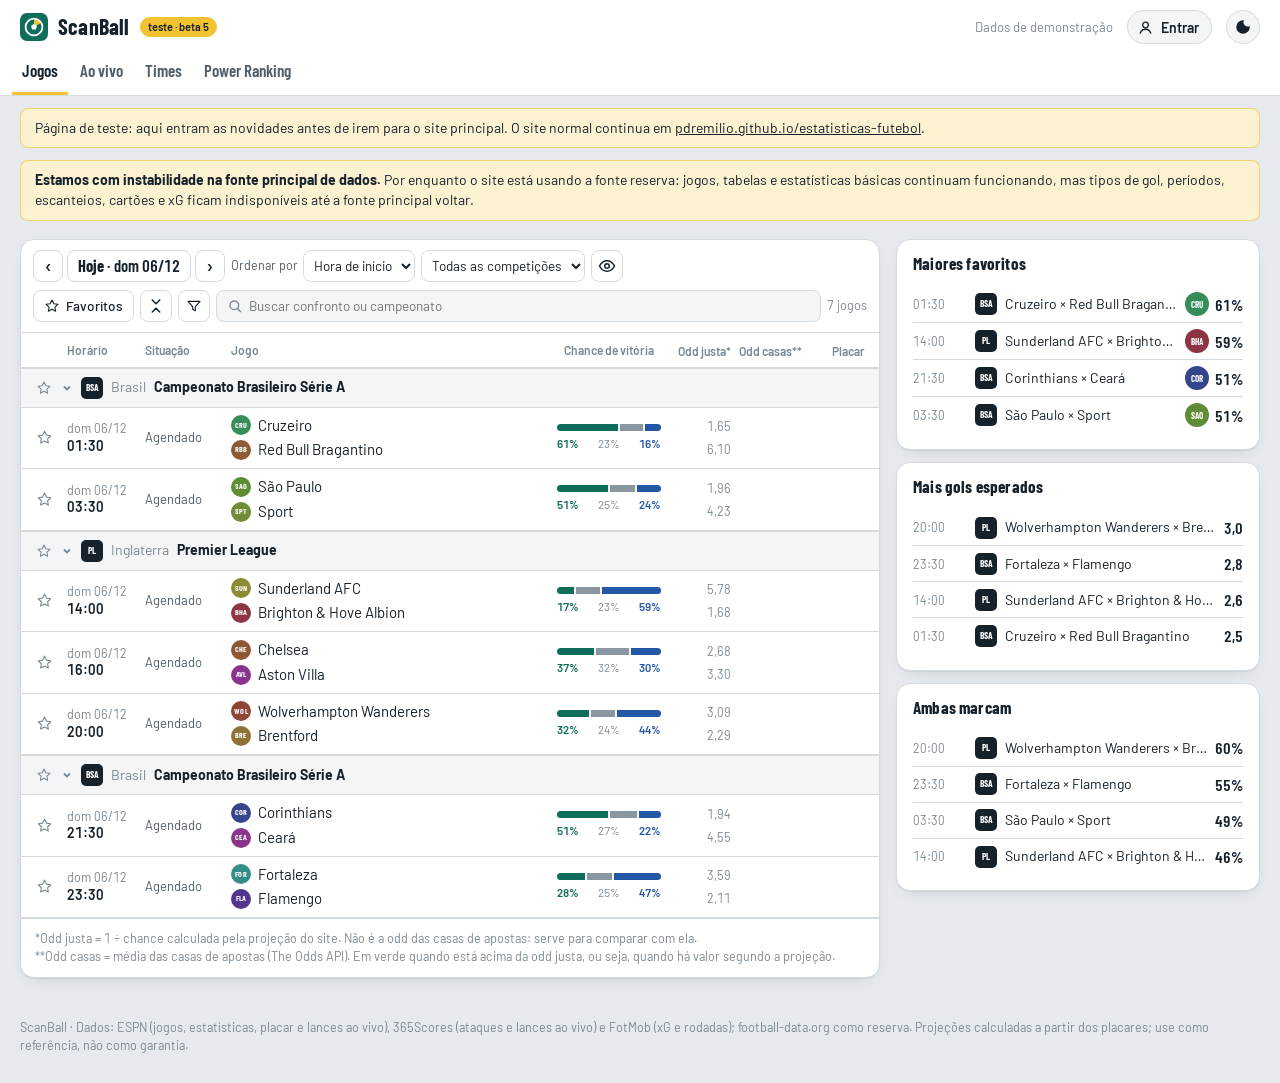
==== estatisticas-futebol/teste.html @ 761cff34 "Add files via upload" ====
<!doctype html>
<html lang="pt-BR">
<head>
<meta charset="utf-8">
<meta name="viewport" content="width=device-width, initial-scale=1, viewport-fit=cover">
<meta name="theme-color" content="#0F6E5A">
<meta name="description" content="ScanBall (página de teste).">
<meta name="robots" content="noindex">
<title>ScanBall · teste</title>
<link rel="preconnect" href="https://fonts.googleapis.com">
<link rel="preconnect" href="https://fonts.gstatic.com" crossorigin>
<link href="https://fonts.googleapis.com/css2?family=Barlow+Condensed:wght@500;600;700&family=Barlow:wght@400;500;600&display=swap" rel="stylesheet">
<script>window.VER = Math.floor(Date.now() / 120000); document.write('<link rel="stylesheet" href="estilo-teste.css?v=' + VER + '">');</script>
<link rel="icon" href="data:image/svg+xml,%3Csvg xmlns='http://www.w3.org/2000/svg' viewBox='0 0 32 32'%3E%3Crect width='32' height='32' rx='8' fill='%230F6E5A'/%3E%3Cpath d='M16 16 L16.00 6.40 A9.6 9.6 0 0 1 24.31 11.20 Z' fill='%23F2C230'/%3E%3Ccircle cx='16' cy='16' r='9.6' fill='none' stroke='%23fff' stroke-width='2.1'/%3E%3Cpolygon points='16.00,12.40 19.42,14.89 18.12,18.91 13.88,18.91 12.58,14.89' fill='%23fff'/%3E%3C/svg%3E">
</head>
<body>
<header class="topo">
  <div class="topo-linha">
    <a class="marca" href="#jogos" aria-label="ScanBall, ir para Jogos">
      <svg class="marca-icone" viewBox="0 0 32 32" aria-hidden="true"><rect width="32" height="32" rx="8" fill="#0F6E5A"/><path d="M16 16 L16.00 6.40 A9.6 9.6 0 0 1 24.31 11.20 Z" fill="#F2C230"/><circle cx="16" cy="16" r="9.6" fill="none" stroke="#fff" stroke-width="2.1"/><polygon points="16.00,12.40 19.42,14.89 18.12,18.91 13.88,18.91 12.58,14.89" fill="#fff"/></svg>
      <span class="marca-nome">ScanBall</span><small class="versao" style="background:var(--cartao);color:#15212B;border-color:var(--cartao)">teste · beta 5</small>
    </a>
    <div class="topo-meta" id="topo-meta"></div>
    <button class="botao-conta" id="conta" type="button" hidden></button>
    <button class="botao-icone" id="tema" type="button" aria-label="Alternar tema claro e escuro" title="Tema">
      <svg viewBox="0 0 24 24" width="18" height="18" aria-hidden="true"><path fill="currentColor" d="M12 3a9 9 0 1 0 9 9c0-.5 0-1-.1-1.4A5.5 5.5 0 0 1 13.4 3.1 9 9 0 0 0 12 3z"/></svg>
    </button>
  </div>
  <nav class="abas" id="abas" aria-label="Seções">
    <a href="#jogos" data-aba="jogos">Jogos</a>
    <a href="#aovivo" data-aba="aovivo" class="aba-vivo">Ao vivo<span class="qtd-vivo" id="qtd-vivo" hidden></span></a>
    <a href="#times" data-aba="times">Times</a>
    <a href="#ranking" data-aba="ranking">Power Ranking</a>
  </nav>
</header>
<div class="aviso"><div>Página de teste: aqui entram as novidades antes de irem para o site principal. O site normal continua em <a href="./">pdremilio.github.io/estatisticas-futebol</a>.</div></div>
<div id="aviso"></div>
<main id="app" tabindex="-1"></main>
<footer class="rodape">
  ScanBall · Dados: ESPN (jogos, estatísticas, placar e lances ao vivo), 365Scores (ataques e lances ao vivo) e FotMob (xG e rodadas); football-data.org como reserva. Projeções calculadas a partir dos placares; use como referência, não como garantia.
</footer>

<!-- beta 5: base nova (ESPN + FotMob). Se não carregar ou estiver parada há mais de 12 h, usa a football-data (reserva). -->
<script>window.SB_TESTE = true;</script>
<script>window.DADOS5_TENTOU = true; document.write('<script src="dados5.js?v=' + VER + '"><\/script>');</script>
<script>(function () {
  var d = window.DADOS5, ok = !!(d && d.competicoes && Object.keys(d.competicoes).length && d.ok_em && (Date.now() - Date.parse(d.ok_em) < 12 * 3600e3));
  window.DADOS5_OK = ok;
  if (!ok) document.write('<script src="dados.js?v=' + VER + '"><\/script>');
})();</script>
<script>["config.js", "contas.js", "aovivo-teste.js", "dados-demo.js", "motor-teste.js", "app-teste.js"].forEach(function (f) { document.write('<script src="' + f + '?v=' + VER + '"><\/script>'); });</script>
</body>
</html>
---- estatisticas-futebol/estilo-teste.css ----
/* ScanBall — identidade visual
   Mandante = verde gramado, visitante = azul arquibancada, amarelo cartão só para o que está selecionado. */
:root {
  --fundo: #E6EAEE;
  --superficie: #FFFFFF;
  --superficie-2: #F3F5F7;
  --tinta: #15212B;
  --tinta-2: #4F5E6A;
  --tinta-3: #7A8893;
  --linha: #D3DAE0;
  --casa: #0F6E5A;
  --casa-suave: #D4EDE5;
  --fora: #2457A6;
  --fora-suave: #DCE6F6;
  --empate: #8A96A0;
  --cartao: #F2C230;
  --vitoria: #1E8E5A;
  --derrota: #C63D3D;
  --sombra: 0 1px 0 rgba(21, 33, 43, .06), 0 6px 18px -12px rgba(21, 33, 43, .35);
  --raio-g: 14px;
  --raio-p: 8px;
  --fonte-titulo: "Barlow Condensed", "Arial Narrow", "Roboto Condensed", sans-serif;
  --fonte: "Barlow", "Segoe UI", system-ui, sans-serif;
  color-scheme: light;
}
@media (prefers-color-scheme: dark) {
  :root:not([data-tema="claro"]) {
    --fundo: #0F171D; --superficie: #17222A; --superficie-2: #1D2A33; --tinta: #E5EBEF; --tinta-2: #A9B6C0;
    --tinta-3: #7F8D98; --linha: #2A3843; --casa: #3DBE96; --casa-suave: #173A31; --fora: #77A2EA;
    --fora-suave: #1C2C47; --empate: #7D8A95; --vitoria: #3DBE7A; --derrota: #E46A6A;
    --sombra: 0 1px 0 rgba(0,0,0,.3), 0 8px 22px -14px rgba(0,0,0,.8); color-scheme: dark;
  }
}
:root[data-tema="escuro"] {
  --fundo: #0F171D; --superficie: #17222A; --superficie-2: #1D2A33; --tinta: #E5EBEF; --tinta-2: #A9B6C0;
  --tinta-3: #7F8D98; --linha: #2A3843; --casa: #3DBE96; --casa-suave: #173A31; --fora: #77A2EA;
  --fora-suave: #1C2C47; --empate: #7D8A95; --vitoria: #3DBE7A; --derrota: #E46A6A;
  --sombra: 0 1px 0 rgba(0,0,0,.3), 0 8px 22px -14px rgba(0,0,0,.8); color-scheme: dark;
}

* { box-sizing: border-box; }
html { -webkit-text-size-adjust: 100%; }
body {
  margin: 0; background: var(--fundo); color: var(--tinta);
  font: 15px/1.45 var(--fonte); font-variant-numeric: tabular-nums;
}
a { color: inherit; }
button, input, select { font: inherit; color: inherit; }
:focus-visible { outline: 2px solid var(--cartao); outline-offset: 2px; border-radius: 4px; }
img { display: block; }
h1, h2, h3 { font-family: var(--fonte-titulo); font-weight: 700; letter-spacing: .01em; margin: 0; line-height: 1.1; }
h1 { font-size: 30px; }
h2 { font-size: 21px; }
h3 { font-size: 17px; }

/* ---------------------------------------------------------------- topo */
.topo { position: sticky; top: 0; z-index: 20; background: var(--superficie); border-bottom: 1px solid var(--linha); }
.topo-linha { display: flex; align-items: center; gap: 14px; max-width: 1320px; margin: 0 auto; padding: 10px 20px 4px; }
.marca { display: flex; align-items: center; gap: 10px; text-decoration: none; font-family: var(--fonte-titulo); font-weight: 700; font-size: 22px; white-space: nowrap; }
.marca-icone { width: 28px; height: 28px; flex: none; }
.topo-meta { margin-left: auto; color: var(--tinta-3); font-size: 13px; text-align: right; }
.botao-icone { border: 1px solid var(--linha); background: var(--superficie-2); border-radius: 50%; width: 34px; height: 34px; display: grid; place-items: center; cursor: pointer; flex: none; }
.abas { display: flex; gap: 2px; max-width: 1320px; margin: 0 auto; padding: 0 12px; overflow-x: auto; scrollbar-width: none; }
.abas::-webkit-scrollbar { display: none; }
.abas a {
  padding: 10px 10px 9px; text-decoration: none; white-space: nowrap; color: var(--tinta-2);
  font-family: var(--fonte-titulo); font-weight: 600; font-size: 17px; border-bottom: 3px solid transparent;
}
.abas a:hover { color: var(--tinta); }
.abas a[aria-current="page"] { color: var(--tinta); border-bottom-color: var(--cartao); }

#aviso:empty { display: none; }
.aviso { max-width: 1320px; margin: 12px auto 0; padding: 0 20px; }
.aviso div { background: color-mix(in srgb, var(--cartao) 22%, var(--superficie)); border: 1px solid color-mix(in srgb, var(--cartao) 60%, transparent); border-radius: var(--raio-p); padding: 9px 14px; font-size: 14px; }

main { max-width: 1320px; margin: 0 auto; padding: 18px 20px 40px; outline: none; }
.rodape { max-width: 1320px; margin: 0 auto; padding: 0 20px 28px; color: var(--tinta-3); font-size: 12.5px; }

/* ---------------------------------------------------------------- blocos comuns */
.painel { background: var(--superficie); border: 1px solid var(--linha); border-radius: var(--raio-g); box-shadow: var(--sombra); }
.painel + .painel { margin-top: 14px; }
.painel-cab { display: flex; align-items: center; gap: 10px; padding: 14px 16px 10px; flex-wrap: wrap; }
.painel-cab h2, .painel-cab h3 { margin-right: auto; }
.painel-corpo { padding: 4px 16px 16px; }
.sub { color: var(--tinta-3); font-size: 13px; }
.vazio { padding: 32px 16px; text-align: center; color: var(--tinta-2); }
.vazio strong { display: block; color: var(--tinta); font-family: var(--fonte-titulo); font-size: 20px; margin-bottom: 4px; }

.chips { display: flex; gap: 6px; overflow-x: auto; padding-bottom: 2px; scrollbar-width: thin; }
.chip {
  display: inline-flex; align-items: center; gap: 6px; padding: 5px 11px; border-radius: 999px; white-space: nowrap;
  border: 1px solid var(--linha); background: var(--superficie); cursor: pointer; font-size: 14px; font-weight: 500;
}
.chip:hover { border-color: var(--tinta-3); }
.chip[aria-pressed="true"] { background: var(--tinta); color: var(--superficie); border-color: var(--tinta); }
.chip .esc, .chip .comp-sigla { width: 18px; height: 18px; }

.alternar { display: inline-flex; background: var(--superficie-2); border: 1px solid var(--linha); border-radius: 999px; padding: 2px; }
.alternar button { border: 0; background: none; padding: 4px 12px; border-radius: 999px; cursor: pointer; font-size: 13.5px; font-weight: 500; color: var(--tinta-2); }
.alternar button[aria-pressed="true"] { background: var(--superficie); color: var(--tinta); box-shadow: 0 1px 2px rgba(0,0,0,.12); }

.botao { border: 1px solid var(--tinta); background: var(--tinta); color: var(--superficie); border-radius: var(--raio-p); padding: 8px 16px; cursor: pointer; font-weight: 600; }
.botao.secundario { background: var(--superficie); color: var(--tinta); border-color: var(--linha); }
.botao:hover { filter: brightness(1.08); }
.link { background: none; border: 0; padding: 0; color: var(--fora); cursor: pointer; text-decoration: underline; text-underline-offset: 2px; }

/* escudos */
.esc { width: 24px; height: 24px; object-fit: contain; flex: none; }
.esc-g { width: 64px; height: 64px; }
.esc-m { width: 40px; height: 40px; }
.esc-falso {
  display: inline-grid; place-items: center; border-radius: 50%; color: #fff; font-family: var(--fonte-titulo);
  font-weight: 700; font-size: 9px; letter-spacing: .02em; flex: none;
}
.esc-g.esc-falso { font-size: 20px; }
.esc-m.esc-falso { font-size: 14px; }
.comp-sigla { display: inline-grid; place-items: center; width: 22px; height: 22px; border-radius: 5px; background: var(--tinta); color: var(--superficie); font-family: var(--fonte-titulo); font-size: 9.5px; font-weight: 700; flex: none; }
img.comp-sigla { background: none; object-fit: contain; }

/* forma */
.forma { display: inline-flex; gap: 3px; }
.forma i { width: 18px; height: 18px; border-radius: 4px; display: grid; place-items: center; font-style: normal; font-size: 11px; font-weight: 600; color: #fff; }
.forma i.V { background: var(--vitoria); }
.forma i.E { background: var(--empate); }
.forma i.D { background: var(--derrota); }

/* tabelas */
.tabela-rolagem { overflow-x: auto; }
table.dados { width: 100%; border-collapse: collapse; font-size: 14px; }
table.dados th { text-align: right; font-weight: 600; color: var(--tinta-3); font-size: 12.5px; padding: 8px 8px; border-bottom: 1px solid var(--linha); white-space: nowrap; }
table.dados td { text-align: right; padding: 7px 8px; border-bottom: 1px solid var(--linha); white-space: nowrap; }
table.dados tr:last-child td { border-bottom: 0; }
table.dados .esq { text-align: left; }
table.dados .forte { font-weight: 600; }
table.dados tbody tr.clicavel { cursor: pointer; }
table.dados tbody tr.clicavel:hover { background: var(--superficie-2); }
.time-celula { display: flex; align-items: center; gap: 8px; }
.pos { display: inline-block; min-width: 22px; text-align: center; font-weight: 600; }

/* ---------------------------------------------------------------- jogos */
.jogos-grade { display: grid; grid-template-columns: minmax(330px, 410px) 1fr; gap: 16px; align-items: start; }
.lista-jogos { position: sticky; top: 108px; max-height: calc(100vh - 124px); display: flex; flex-direction: column; }
.lista-jogos .rolar { overflow-y: auto; padding-bottom: 8px; }
.dias { display: flex; gap: 4px; overflow-x: auto; padding: 0 12px 10px; scrollbar-width: none; }
.dias::-webkit-scrollbar { display: none; }
.dia { flex: none; border: 1px solid var(--linha); background: var(--superficie); border-radius: var(--raio-p); padding: 4px 9px; text-align: center; cursor: pointer; min-width: 52px; }
.dia small { display: block; font-size: 11px; color: var(--tinta-3); }
.dia b { font-family: var(--fonte-titulo); font-size: 17px; font-weight: 600; }
.dia .qtd { display: block; font-size: 10.5px; color: var(--tinta-3); }
.dia[aria-pressed="true"] { border-color: var(--tinta); box-shadow: inset 0 -3px 0 var(--cartao); }
.dia[aria-pressed="true"] small { color: var(--tinta-2); }
.filtro-comp { padding: 0 12px 10px; }
.grupo-comp { display: flex; align-items: center; gap: 8px; padding: 10px 14px 4px; font-weight: 600; font-size: 13.5px; color: var(--tinta-2); }
.jogo-linha {
  display: grid; grid-template-columns: 46px 1fr auto; gap: 10px; align-items: center; width: 100%;
  border: 0; border-left: 3px solid transparent; background: none; text-align: left; padding: 8px 14px 8px 11px; cursor: pointer;
}
.jogo-linha:hover { background: var(--superficie-2); }
.jogo-linha[aria-current="true"] { background: var(--superficie-2); border-left-color: var(--cartao); }
.jogo-hora { font-size: 13px; color: var(--tinta-2); line-height: 1.2; }
.jogo-hora .vivo { color: var(--derrota); font-weight: 600; }
.jogo-times div { display: flex; align-items: center; gap: 7px; min-width: 0; line-height: 1.55; }
.jogo-times span { overflow: hidden; text-overflow: ellipsis; white-space: nowrap; }
.jogo-times .venc { font-weight: 600; }
.jogo-placar { text-align: right; font-family: var(--fonte-titulo); font-size: 17px; font-weight: 600; line-height: 1.32; }
.jogo-placar small { display: block; font-family: var(--fonte); font-size: 11px; color: var(--tinta-3); font-weight: 400; }
.mini-prob { width: 74px; }
.mini-prob .barra3 { height: 6px; }
.mini-prob small { display: flex; justify-content: space-between; font-size: 11px; color: var(--tinta-3); margin-top: 3px; }

/* barra 1X2 */
.barra3 { display: flex; height: 12px; border-radius: 999px; overflow: hidden; background: var(--superficie-2); gap: 2px; }
.barra3 span:nth-child(1) { background: var(--casa); }
.barra3 span:nth-child(2) { background: var(--empate); }
.barra3 span:nth-child(3) { background: var(--fora); }

/* detalhe do jogo */
.placar-cab { padding: 18px 16px 16px; }
.placar-comp { display: flex; align-items: center; justify-content: center; gap: 8px; color: var(--tinta-2); font-size: 13.5px; margin-bottom: 14px; flex-wrap: wrap; text-align: center; }
.placar-grade { display: grid; grid-template-columns: 1fr auto 1fr; align-items: start; gap: 12px; }
.placar-time { display: flex; flex-direction: column; align-items: center; text-align: center; gap: 8px; text-decoration: none; }
.placar-time h2 { font-size: 24px; }
.placar-time .sub { line-height: 1.3; }
.placar-centro { text-align: center; padding-top: 6px; min-width: 120px; }
.placar-num { font-family: var(--fonte-titulo); font-size: 52px; font-weight: 700; line-height: 1; letter-spacing: .02em; }
.placar-num .sep { color: var(--tinta-3); font-weight: 500; margin: 0 6px; }
.placar-hora { font-family: var(--fonte-titulo); font-size: 36px; font-weight: 700; line-height: 1; }
.selo { display: inline-block; margin-top: 8px; font-size: 12px; padding: 2px 9px; border-radius: 999px; background: var(--superficie-2); color: var(--tinta-2); border: 1px solid var(--linha); }
.selo.vivo { color: #fff; background: var(--derrota); border-color: var(--derrota); }

.proj-1x2 { display: grid; grid-template-columns: repeat(3, 1fr); gap: 8px; margin-top: 10px; }
.proj-1x2 div { text-align: center; }
.proj-1x2 b { display: block; font-family: var(--fonte-titulo); font-size: 26px; font-weight: 700; line-height: 1.1; }
.proj-1x2 .c b { color: var(--casa); }
.proj-1x2 .f b { color: var(--fora); }
.proj-1x2 small { color: var(--tinta-3); font-size: 12.5px; }
.mercados { display: grid; grid-template-columns: repeat(auto-fill, minmax(150px, 1fr)); gap: 8px; margin-top: 14px; }
.mercado { background: var(--superficie-2); border-radius: var(--raio-p); padding: 9px 11px; }
.mercado span { display: block; font-size: 12.5px; color: var(--tinta-2); }
.mercado b { font-family: var(--fonte-titulo); font-size: 22px; font-weight: 600; }
.mercado small { color: var(--tinta-3); font-size: 12px; margin-left: 4px; }
.placares { display: flex; flex-wrap: wrap; gap: 6px; margin-top: 12px; align-items: center; }
.placares .pl { border: 1px solid var(--linha); border-radius: var(--raio-p); padding: 3px 9px; font-size: 13px; }
.placares .pl b { font-family: var(--fonte-titulo); font-size: 16px; margin-right: 5px; }

/* duelo: barras espelhadas a partir do centro */
.duelo-legenda { display: grid; grid-template-columns: 1fr auto 1fr; align-items: center; gap: 10px; font-size: 13px; font-weight: 600; padding-bottom: 6px; }
.duelo-legenda .c { color: var(--casa); }
.duelo-legenda .f { color: var(--fora); text-align: right; }
.duelo-secao { font-family: var(--fonte-titulo); font-size: 15px; font-weight: 600; color: var(--tinta-3); text-align: center; padding: 12px 0 2px; }
.duelo-linha { display: grid; grid-template-columns: 52px 1fr minmax(124px, 172px) 1fr 52px; align-items: center; gap: 8px; padding: 4px 0; }
.duelo-linha .v { font-weight: 600; font-size: 14.5px; }
.duelo-linha .v.c { text-align: left; }
.duelo-linha .v.f { text-align: right; }
.duelo-linha .rot { text-align: center; font-size: 13px; color: var(--tinta-2); line-height: 1.2; }
.duelo-trilho { height: 10px; background: var(--superficie-2); border-radius: 999px; overflow: hidden; display: flex; }
.duelo-trilho.c { justify-content: flex-end; }
.duelo-trilho span { display: block; height: 100%; border-radius: 999px; }
.duelo-trilho.c span { background: var(--casa); }
.duelo-trilho.f span { background: var(--fora); }
.duelo-linha .melhor { color: var(--tinta); }
.duelo-linha .pior { color: var(--tinta-3); font-weight: 500; }

.dupla { display: grid; grid-template-columns: 1fr 1fr; gap: 14px; }
.lista-mini { list-style: none; margin: 0; padding: 0; }
.lista-mini li { display: grid; grid-template-columns: 54px 22px 1fr auto; gap: 8px; align-items: center; padding: 6px 0; border-bottom: 1px solid var(--linha); font-size: 14px; }
.lista-mini li:last-child { border-bottom: 0; }
.lista-mini .data { color: var(--tinta-3); font-size: 12.5px; }
.lista-mini .res { font-family: var(--fonte-titulo); font-weight: 600; font-size: 16px; display: flex; gap: 6px; align-items: center; }
.lista-mini button { all: unset; cursor: pointer; overflow: hidden; text-overflow: ellipsis; white-space: nowrap; }
.lista-mini button:hover { text-decoration: underline; }
.cab-lista { display: flex; align-items: center; gap: 8px; font-weight: 600; margin-bottom: 4px; }
.marcador { width: 10px; height: 10px; border-radius: 3px; flex: none; }
.marcador.c { background: var(--casa); }
.marcador.f { background: var(--fora); }

.voltar { display: none; }

/* ---------------------------------------------------------------- times */
.time-cab { display: flex; align-items: center; gap: 16px; padding: 18px 16px; flex-wrap: wrap; }
.time-cab h1 { font-size: 34px; }
.numeros { display: flex; gap: 22px; flex-wrap: wrap; margin-left: auto; }
.numeros div b { display: block; font-family: var(--fonte-titulo); font-size: 26px; font-weight: 700; line-height: 1.05; }
.numeros div span { font-size: 12.5px; color: var(--tinta-3); }
.grade-times { display: grid; grid-template-columns: repeat(auto-fill, minmax(170px, 1fr)); gap: 6px; padding: 4px 16px 16px; }
.grade-times button { display: flex; align-items: center; gap: 8px; border: 1px solid var(--linha); background: var(--superficie); border-radius: var(--raio-p); padding: 7px 10px; cursor: pointer; text-align: left; font-size: 14px; }
.grade-times button:hover { border-color: var(--tinta-3); }
.grade-times button span { overflow: hidden; text-overflow: ellipsis; white-space: nowrap; }
.tempos { display: grid; grid-template-columns: 90px 1fr 48px; gap: 8px 10px; align-items: center; font-size: 14px; }
.tempos .trilho { height: 14px; background: var(--superficie-2); border-radius: 4px; overflow: hidden; display: flex; }
.tempos .trilho span:first-child { background: var(--casa); }
.tempos .trilho span:last-child { background: color-mix(in srgb, var(--casa) 40%, var(--superficie-2)); }
.tempos .trilho.sofridos span:first-child { background: var(--derrota); }
.tempos .trilho.sofridos span:last-child { background: color-mix(in srgb, var(--derrota) 40%, var(--superficie-2)); }
.lado-a-lado { display: grid; grid-template-columns: 1.3fr 1fr; gap: 14px; align-items: start; }

/* ranking */
.spark { width: 110px; height: 26px; display: block; margin-left: auto; }
.spark path { fill: none; stroke: var(--casa); stroke-width: 1.6; }
.var-mais { color: var(--vitoria); }
.var-menos { color: var(--derrota); }
.indice { display: inline-block; height: 6px; border-radius: 3px; background: var(--casa); vertical-align: middle; margin-left: 6px; }
.indice.def { background: var(--fora); }

/* ---------------------------------------------------------------- filtros */
.filtros-grade { display: grid; grid-template-columns: minmax(320px, 430px) 1fr; gap: 16px; align-items: start; }
.campo { display: flex; flex-direction: column; gap: 4px; margin-bottom: 12px; }
.campo label, .campo .rotulo { font-size: 13px; font-weight: 600; color: var(--tinta-2); }
.campo input, .campo select, .cond select, .cond input {
  border: 1px solid var(--linha); background: var(--superficie); border-radius: var(--raio-p); padding: 7px 9px; min-width: 0;
}
.linha-campos { display: grid; grid-template-columns: 1fr 1fr; gap: 10px; }
.cond { display: grid; grid-template-columns: 1fr 1fr; gap: 6px; padding: 10px; border: 1px solid var(--linha); border-radius: var(--raio-p); margin-bottom: 8px; background: var(--superficie-2); }
.cond .op-val { display: grid; grid-template-columns: 70px 1fr 34px; gap: 6px; grid-column: 1 / -1; }
.cond .remover { border: 1px solid var(--linha); background: var(--superficie); border-radius: var(--raio-p); cursor: pointer; }
.salvos { display: flex; flex-direction: column; gap: 4px; }
.salvo { display: flex; align-items: center; gap: 8px; padding: 6px 8px; border-radius: var(--raio-p); border: 1px solid var(--linha); }
.salvo button:first-child { all: unset; cursor: pointer; flex: 1; font-weight: 500; }
.salvo button:first-child:hover { text-decoration: underline; }
.salvo .remover { border: 0; background: none; cursor: pointer; color: var(--tinta-3); }
.resumo { display: grid; grid-template-columns: repeat(auto-fill, minmax(130px, 1fr)); gap: 8px; }
.resumo div { background: var(--superficie-2); border-radius: var(--raio-p); padding: 10px 12px; }
.resumo b { display: block; font-family: var(--fonte-titulo); font-size: 27px; font-weight: 700; line-height: 1.1; }
.resumo span { font-size: 12.5px; color: var(--tinta-2); }
.curva { width: 100%; height: 170px; display: block; margin-top: 12px; }
.ok { color: var(--vitoria); font-weight: 700; }
.nok { color: var(--derrota); font-weight: 700; }
.dica { font-size: 13px; color: var(--tinta-2); background: var(--superficie-2); border-radius: var(--raio-p); padding: 10px 12px; margin: 0 0 12px; }

/* ---------------------------------------------------------------- responsivo */
@media (max-width: 980px) {
  .jogos-grade, .filtros-grade, .lado-a-lado { grid-template-columns: 1fr; }
  .lista-jogos { position: static; max-height: none; }
  .jogos-grade.com-detalhe .lista-jogos { display: none; }
  .jogos-grade:not(.com-detalhe) .detalhe-jogo { display: none; }
  .voltar { display: inline-flex; margin-bottom: 10px; }
}
@media (max-width: 640px) {
  body { font-size: 14.5px; }
  .topo-linha { padding: 8px 14px 2px; }
  .marca { font-size: 19px; }
  .topo-meta { font-size: 11.5px; }
  main { padding: 12px 10px 32px; }
  .aviso { padding: 0 10px; }
  .rodape { padding: 0 14px 24px; }
  .painel-cab { padding: 12px 12px 8px; }
  .painel-corpo { padding: 4px 12px 14px; }
  .placar-time h2 { font-size: 18px; }
  .esc-g { width: 48px; height: 48px; }
  .placar-num { font-size: 40px; }
  .placar-hora { font-size: 28px; }
  .placar-centro { min-width: 84px; }
  .duelo-linha { grid-template-columns: 40px 1fr 104px 1fr 40px; gap: 5px; }
  .duelo-linha .rot { font-size: 12px; }
  .duelo-linha .v { font-size: 13.5px; }
  .dupla { grid-template-columns: 1fr; }
  .numeros { margin-left: 0; gap: 16px; }
  .time-cab h1 { font-size: 27px; }
  .ocultar-celular { display: none; }
  table.dados { font-size: 13.5px; }
  table.dados th, table.dados td { padding: 7px 5px; }
}
@media (prefers-reduced-motion: no-preference) {
  .duelo-trilho span, .barra3 span { transition: width .35s ease; }
}

/* evita que listas roláveis alarguem a página */
.jogos-grade > *, .filtros-grade > *, .lado-a-lado > *, .dupla > *, .placar-grade > * { min-width: 0; }
.chips, .dias { max-width: 100%; }
#escolher-dia { padding: 4px 8px; max-width: 150px; }
.topo-meta { min-width: 0; overflow: hidden; text-overflow: ellipsis; white-space: nowrap; }
.campo { min-width: 0; }
.campo input, .campo select { width: 100%; }
@media (max-width: 420px) {
  .marca span { font-size: 18px; }
  .topo-linha { gap: 8px; }
}
@media (max-width: 640px) {
  .duelo-linha .forma { gap: 2px; }
  .duelo-linha .forma i { width: 15px; height: 15px; font-size: 9.5px; border-radius: 3px; }
}
@media (max-width: 420px) {
  .topo-meta { display: none; }
  .botao-icone { margin-left: auto; }
}

/* ================================================================ V2: lista de jogos */
.jogos-pagina { display: grid; grid-template-columns: minmax(0, 860px) minmax(280px, 1fr); gap: 16px; align-items: start; }
.jogos-pagina > * { min-width: 0; }
.destaques:empty { display: none; }
.destaques .painel + .painel { margin-top: 12px; }
.barra-ferramentas { display: flex; flex-direction: column; gap: 10px; padding: 14px 14px 12px; border-bottom: 1px solid var(--linha); }
.nav-data, .ferramentas { display: flex; align-items: center; gap: 8px; flex-wrap: wrap; }
.botao-q {
  display: inline-flex; align-items: center; justify-content: center; gap: 6px; min-width: 36px; height: 36px; padding: 0 10px;
  border: 1px solid var(--linha); background: var(--superficie); border-radius: var(--raio-p); cursor: pointer; font-size: 14px; font-weight: 500;
}
.botao-q:hover { border-color: var(--tinta-3); }
.botao-q[aria-pressed="true"] { background: var(--tinta); color: var(--superficie); border-color: var(--tinta); }
.nav-data .botao-q:not(.texto) { font-size: 22px; line-height: 1; padding: 0 0 3px; width: 36px; }
.data-atual { position: relative; display: inline-flex; align-items: center; height: 36px; padding: 0 12px; border: 1px solid var(--linha); border-radius: var(--raio-p); cursor: pointer; font-family: var(--fonte-titulo); font-size: 19px; font-weight: 600; }
.data-atual input { position: absolute; inset: 0; opacity: 0; cursor: pointer; width: 100%; }
.data-atual input::-webkit-calendar-picker-indicator { position: absolute; inset: 0; width: 100%; height: 100%; cursor: pointer; }
.sel-mini { display: inline-flex; align-items: center; gap: 6px; font-size: 13px; color: var(--tinta-2); }
.sel-mini select { height: 36px; border: 1px solid var(--linha); background: var(--superficie); border-radius: var(--raio-p); padding: 0 8px; font-size: 14px; color: var(--tinta); }
.busca { flex: 1; min-width: 180px; height: 36px; border: 1px solid var(--linha); background: var(--superficie-2); border-radius: var(--raio-p); padding: 0 12px; }

.grupo-v2 {
  display: flex; align-items: center; gap: 8px; width: 100%; padding: 8px 14px; border: 0; cursor: pointer; text-align: left;
  background: var(--superficie-2); border-top: 1px solid var(--linha); border-bottom: 1px solid var(--linha); font-size: 14px;
}
.grupo-v2 .pais { color: var(--tinta-3); }
.grupo-v2 .qtd-grupo { margin-left: auto; font-size: 12px; color: var(--tinta-3); }
.grupo-v2 .seta { color: var(--tinta-3); transition: transform .15s; flex: none; }
.grupo-v2[aria-expanded="false"] .seta { transform: rotate(-90deg); }
.tabela-jogos > .grupo-v2:first-child { border-top: 0; }

.jogo-v2 {
  display: grid; grid-template-columns: 30px 74px 82px minmax(0, 1fr) 44px 58px; align-items: center; gap: 8px;
  padding: 7px 14px 7px 8px; border-bottom: 1px solid var(--linha); cursor: pointer;
}
.jogo-v2:hover { background: var(--superficie-2); }
.jogo-v2:focus-visible { outline-offset: -2px; }
.estrela { width: 30px; height: 30px; display: grid; place-items: center; border: 0; background: none; cursor: pointer; color: var(--tinta-3); border-radius: 50%; padding: 0; }
.estrela svg path { fill: none; stroke: currentColor; stroke-width: 1.6; }
.estrela:hover { color: var(--tinta); }
.estrela[aria-pressed="true"] { color: #C99A0B; }
.estrela[aria-pressed="true"] svg path { fill: var(--cartao); stroke: #B88A00; }
.quando { display: flex; flex-direction: column; font-size: 12.5px; color: var(--tinta-3); line-height: 1.25; }
.quando b { color: var(--tinta); font-size: 14px; font-weight: 600; }
.situacao { font-size: 13px; color: var(--tinta-2); }
.situacao .vivo, .situacao-g.vivo { color: var(--derrota); font-weight: 600; }
.equipes { display: flex; flex-direction: column; gap: 3px; min-width: 0; }
.equipes > span { display: flex; align-items: center; gap: 7px; min-width: 0; }
.equipes > span > span { overflow: hidden; text-overflow: ellipsis; white-space: nowrap; }
.equipes .esc, .equipes .esc-falso { width: 20px; height: 20px; font-size: 8px; }
.equipes .venc { font-weight: 600; }
.equipes .apagado { color: var(--tinta-3); }
.odds, .gols { display: flex; flex-direction: column; gap: 3px; text-align: right; line-height: 20px; }
.odds { font-size: 12.5px; color: var(--tinta-3); }
.gols { font-size: 15px; }
.gols b { font-weight: 600; }
.gols span span { color: var(--tinta-3); font-size: 13px; }

/* ================================================================ V2: página do jogo */
.voltar-v2 { margin-bottom: 10px; }
.jogo-pagina { overflow: hidden; }
.cab-jogo { padding: 16px 16px 12px; }
.cab-meta { display: flex; align-items: center; justify-content: center; gap: 8px; flex-wrap: wrap; text-align: center; color: var(--tinta-2); font-size: 13.5px; margin-bottom: 12px; }
.cab-grade { display: grid; grid-template-columns: 1fr minmax(150px, auto) 1fr; gap: 12px; align-items: start; }
.cab-grade > * { min-width: 0; }
.cab-time { display: flex; flex-direction: column; align-items: center; text-align: center; gap: 6px; }
.cab-time a { text-decoration: none; }
.cab-time a:hover h2 { text-decoration: underline; }
.cab-time h2 { font-size: 24px; }
.cab-time-linha { display: flex; align-items: center; gap: 12px; }
.cab-time.f .cab-time-linha { flex-direction: row-reverse; }
.posicao { font-family: var(--fonte-titulo); font-size: 22px; font-weight: 600; color: var(--tinta-2); }
.cab-time .sub b { color: var(--tinta); }
.cab-centro { text-align: center; display: flex; flex-direction: column; align-items: center; gap: 2px; }
.situacao-g { font-size: 14px; color: var(--tinta-2); }
.cab-centro .placar-num .sep { font-size: 30px; margin: 0 10px; vertical-align: middle; }
.cab-centro .estrela { margin-top: 4px; }

.abas-jogo { display: flex; gap: 2px; overflow-x: auto; padding: 0 12px; border-top: 1px solid var(--linha); border-bottom: 1px solid var(--linha); background: var(--superficie-2); scrollbar-width: none; }
.abas-jogo::-webkit-scrollbar { display: none; }
.abas-jogo button { border: 0; background: none; padding: 11px 12px 9px; cursor: pointer; white-space: nowrap; font-family: var(--fonte-titulo); font-size: 16.5px; font-weight: 600; color: var(--tinta-2); border-bottom: 3px solid transparent; }
.abas-jogo button:hover { color: var(--tinta); }
.abas-jogo button[aria-current="true"] { color: var(--tinta); border-bottom-color: var(--cartao); }
.aba-conteudo { padding-top: 14px; }

.tres-colunas { display: grid; grid-template-columns: minmax(0, 1fr) minmax(0, 470px) minmax(0, 1fr); gap: 20px; padding: 0 16px 18px; align-items: start; }
.lateral-cab { display: flex; flex-direction: column; align-items: center; gap: 8px; margin-bottom: 8px; text-align: center; }
.lateral-cab h3 { font-size: 17px; }
.lista-lateral { list-style: none; margin: 0; padding: 0; }
.lista-lateral li { display: grid; grid-template-columns: 44px minmax(0, 1fr) 22px; gap: 8px; align-items: center; padding: 8px 4px; border-bottom: 1px solid var(--linha); font-size: 13.5px; cursor: pointer; }
.lista-lateral li:hover { background: var(--superficie-2); }
.lista-lateral .data { color: var(--tinta-3); font-size: 12px; }
.lista-lateral .conf { overflow: hidden; text-overflow: ellipsis; white-space: nowrap; color: var(--tinta-2); }
.lista-lateral .conf .eu { color: var(--tinta); font-weight: 600; }
.lista-lateral .conf b { color: var(--tinta); white-space: nowrap; }
.lista-lateral .r { font-weight: 700; text-align: center; }
.lista-lateral .r.V { color: var(--vitoria); }
.lista-lateral .r.E { color: #B88A00; }
.lista-lateral .r.D { color: var(--derrota); }
.centro-cab { display: flex; align-items: center; justify-content: space-between; gap: 10px; margin-bottom: 8px; flex-wrap: wrap; }
.centro-nomes { display: flex; justify-content: space-between; font-size: 13px; font-weight: 600; padding: 0 6px 4px; }
.centro-nomes .c { color: var(--casa); }
.centro-nomes .f { color: var(--fora); }
table.stats-central { width: 100%; border-collapse: collapse; font-size: 14px; border: 1px solid var(--linha); border-radius: var(--raio-p); overflow: hidden; }
.stats-central td { padding: 7px 8px; border-bottom: 1px solid var(--linha); text-align: center; }
.stats-central tr:nth-child(even) td { background: var(--superficie-2); }
.stats-central td.n { width: 44px; color: var(--tinta-2); }
.stats-central td.p { width: 64px; font-weight: 600; }
.stats-central td.rot { color: var(--tinta); }
.stats-central td.n:first-child { border-right: 1px solid var(--linha); }
.stats-central td.n:last-child { border-left: 1px solid var(--linha); }
.stats-central .bom { color: var(--vitoria); }
.stats-central .medio { color: #B88A00; }
.stats-central .ruim { color: var(--derrota); }
.stats-central tr.secao td { background: var(--superficie) !important; font-family: var(--fonte-titulo); font-weight: 600; font-size: 15px; color: var(--tinta-3); padding-top: 12px; }
.stats-central tr.sep td { padding: 4px; background: var(--superficie) !important; }
.nota { margin: 8px 2px 0; }

.proj-aba { max-width: 900px; margin: 0 auto; }
.elo-linha { display: flex; flex-wrap: wrap; gap: 8px 18px; align-items: center; margin-top: 16px; padding-top: 12px; border-top: 1px solid var(--linha); font-size: 14px; color: var(--tinta-2); }
.elo-linha .c b { color: var(--casa); }
.elo-linha .f b { color: var(--fora); }
table.dados tr.destaque-c td { background: var(--casa-suave); }
table.dados tr.destaque-f td { background: var(--fora-suave); }
.h2h-resumo { display: grid; grid-template-columns: repeat(3, 1fr); gap: 8px; margin-bottom: 12px; text-align: center; }
.h2h-resumo div { background: var(--superficie-2); border-radius: var(--raio-p); padding: 10px; }
.h2h-resumo b { display: block; font-family: var(--fonte-titulo); font-size: 28px; line-height: 1.1; }
.h2h-resumo .c b { color: var(--casa); }
.h2h-resumo .f b { color: var(--fora); }
.h2h-resumo span { font-size: 13px; color: var(--tinta-2); }
.aba-conteudo > .painel-corpo { padding-bottom: 18px; }

@media (max-width: 1180px) {
  .jogos-pagina { grid-template-columns: minmax(0, 1fr); }
  .destaques { display: grid; grid-template-columns: repeat(auto-fit, minmax(280px, 1fr)); gap: 12px; }
  .destaques .painel + .painel { margin-top: 0; }
  .tres-colunas { grid-template-columns: 1fr 1fr; }
  .tres-colunas .centro-stats { grid-column: 1 / -1; grid-row: 1; }
}
@media (max-width: 640px) {
  .jogo-v2 { grid-template-columns: 26px 46px minmax(0, 1fr) 36px 44px; gap: 6px; padding: 7px 10px 7px 4px; }
  .jogo-v2 .situacao { display: none; }
  .quando span { display: none; }
  .estrela { width: 26px; height: 26px; }
  .odds { font-size: 11.5px; }
  .gols { font-size: 14px; }
  .gols span span { font-size: 12px; }
  .barra-ferramentas { padding: 12px 10px 10px; }
  .data-atual { font-size: 17px; padding: 0 10px; }
  .sel-mini span { display: none; }
  .busca { min-width: 0; flex-basis: 100%; }
  .cab-grade { grid-template-columns: 1fr auto 1fr; gap: 6px; }
  .cab-time h2 { font-size: 17px; }
  .posicao { font-size: 17px; }
  .cab-time-linha { gap: 6px; }
  .cab-centro { min-width: 92px; }
  .tres-colunas { grid-template-columns: minmax(0, 1fr); padding: 0 10px 14px; gap: 16px; }
  .stats-central td { padding: 6px 4px; font-size: 13px; }
  .stats-central td.n { width: 30px; }
  .stats-central td.p { width: 50px; }
  .abas-jogo button { font-size: 15.5px; padding: 10px 9px 8px; }
}

/* ================================================================ V3 */
.grupo-v2 { padding: 0 14px 0 8px; gap: 2px; cursor: default; }
.grupo-toggle { display: flex; align-items: center; gap: 8px; flex: 1; min-width: 0; padding: 8px 0; border: 0; background: none; cursor: pointer; text-align: left; font-size: 14px; }
.grupo-toggle b { overflow: hidden; text-overflow: ellipsis; white-space: nowrap; }
.grupo-toggle .qtd-grupo { margin-left: auto; font-size: 12px; color: var(--tinta-3); }
.grupo-toggle .seta { color: var(--tinta-3); transition: transform .15s; flex: none; }
.grupo-toggle[aria-expanded="false"] .seta { transform: rotate(-90deg); }

.jogo-v2 { grid-template-columns: 30px 70px 78px minmax(0, 1fr) 104px 62px 56px; }
.jogo-v2.cab-colunas > span { white-space: nowrap; }
.jogo-v2.cab-colunas { cursor: default; padding-top: 8px; padding-bottom: 6px; font-size: 12px; color: var(--tinta-3); font-weight: 600; background: var(--superficie); }
.jogo-v2.cab-colunas:hover { background: var(--superficie); }
.jogo-v2.cab-colunas .situacao, .jogo-v2.cab-colunas .odds, .jogo-v2.cab-colunas .gols { font-size: 12px; color: var(--tinta-3); }
.jogo-v2.cab-colunas .odds, .jogo-v2.cab-colunas .gols { display: block; }
.jogo-v2.cab-colunas .chance { text-align: center; }
.chance .barra3 { height: 7px; }
.chance small { display: flex; justify-content: space-between; font-size: 11.5px; color: var(--tinta-3); margin-top: 4px; }
.chance small .c { color: var(--casa); font-weight: 600; }
.chance small .f { color: var(--fora); font-weight: 600; }
.nota-odd { margin: 0; padding: 10px 14px 12px; font-size: 12.5px; color: var(--tinta-3); border-top: 1px solid var(--linha); }
.fav-time { display: inline-grid; place-items: center; font-style: normal; flex: none; }
.fav-time svg path, .estrela[aria-pressed="true"] svg path { fill: var(--cartao); stroke: #B88A00; stroke-width: 1.4; }

.cab-meta .estrela { width: 26px; height: 26px; }
.cab-time-nome { display: flex; align-items: center; gap: 2px; }
.cab-time-nome .estrela { width: 28px; height: 28px; }
.fav-jogo { display: inline-flex; align-items: center; gap: 2px; margin-top: 6px; }
.fav-jogo .sub { font-size: 12px; }
.titulo-fav { display: flex; align-items: center; gap: 4px; }
.painel-cab h2 .estrela { vertical-align: middle; width: 28px; height: 28px; margin-left: -6px; }
.painel-cab h2 { display: flex; align-items: center; gap: 4px; }

.sub-abas { display: flex; align-items: center; gap: 10px; flex-wrap: wrap; margin-bottom: 12px; }
.sub-abas .sub { margin-left: auto; }

.grade-times .cartao-time { display: flex; align-items: center; border: 1px solid var(--linha); background: var(--superficie); border-radius: var(--raio-p); padding-left: 2px; min-width: 0; }
.grade-times .cartao-time:hover { border-color: var(--tinta-3); }
.grade-times .cartao-time button:not(.estrela) { all: unset; display: flex; align-items: center; gap: 8px; flex: 1; min-width: 0; padding: 7px 10px 7px 2px; cursor: pointer; font-size: 14px; }
.grade-times .cartao-time button:not(.estrela):focus-visible { outline: 2px solid var(--cartao); }
.lista-mini.favs li { grid-template-columns: 30px 24px minmax(0, 1fr) auto; }
.lista-mini.favs .res { font-family: var(--fonte); font-size: 13.5px; font-weight: 400; }

@media (max-width: 640px) {
  .jogo-v2 { grid-template-columns: 26px 44px minmax(0, 1fr) 78px 40px; }
  .jogo-v2 .odds, .jogo-v2 .situacao { display: none; }
  .jogo-v2.cab-colunas .odds, .jogo-v2.cab-colunas .situacao { display: none; }
  .jogo-v2.cab-colunas .chance { font-size: 11px; }
  .chance small { font-size: 10.5px; }
  .chance small span:nth-child(2) { display: none; }
  .grupo-v2 { padding: 0 10px 0 2px; }
  .sub-abas .sub { margin-left: 0; flex-basis: 100%; }
}
.grade-times .cartao-time .estrela { border: 0; padding: 0; width: 30px; height: 30px; background: none; flex: none; }
@media (max-width: 640px) {
  .cab-time > .sub span { display: block; }
  .lista-mini.favs li { grid-template-columns: 30px 24px minmax(0, 1fr); }
  .lista-mini.favs .res { grid-column: 3; }
}
.cab-time .ponto { font-style: normal; }
@media (max-width: 640px) { .cab-time .ponto { display: none; } }

/* ================================================================ Beta 1: Power Ranking com filtros */
.versao { font-family: var(--fonte); font-size: 11px; font-weight: 600; color: var(--tinta-2); border: 1px solid var(--linha); border-radius: 999px; padding: 1px 7px; align-self: center; }
.rk-filtros { display: flex; align-items: center; gap: 10px; flex-wrap: wrap; padding: 0 16px 12px; }
.rk-filtros .rk-cont { margin-left: auto; }
.th-ordenar { all: unset; cursor: pointer; }
.th-ordenar:hover { color: var(--tinta); text-decoration: underline; }
.th-ordenar:focus-visible { outline: 2px solid var(--cartao); }
table.dados th.ordenada { color: var(--tinta); box-shadow: inset 0 -2px 0 var(--cartao); }
table.rk .time-celula .comp-sigla { width: 18px; height: 18px; font-size: 8px; }
@media (max-width: 640px) {
  .rk-filtros { padding: 0 12px 10px; gap: 8px; }
  .rk-filtros .rk-cont { margin-left: 0; flex-basis: 100%; }
  .versao { display: none; }
}
@media (max-width: 640px) {
  table.rk td .sub { display: none; }
  table.rk .time-celula > span:not(.esc-falso):not(.comp-sigla) { max-width: 118px; overflow: hidden; text-overflow: ellipsis; }
  table.rk th, table.rk td { padding-left: 4px; padding-right: 4px; }
  table.rk .time-celula { gap: 5px; }
}

/* ================================================================ Beta 2: filtros da lista e odds das casas */
.botao-q:disabled { opacity: .35; cursor: not-allowed; }
.botao-q .badge { display: inline-grid; place-items: center; min-width: 18px; height: 18px; padding: 0 5px; border-radius: 999px; background: var(--cartao); color: #15212B; font-size: 11.5px; font-weight: 700; }
.botao-q[aria-pressed="true"] .badge { background: var(--cartao); color: #15212B; }
#painel-filtros[hidden] { display: none; }
.painel-filtros { border: 1px solid var(--linha); border-radius: var(--raio-p); background: var(--superficie-2); padding: 12px; display: flex; flex-direction: column; gap: 12px; }
.pf-grade { display: grid; grid-template-columns: repeat(auto-fit, minmax(210px, 1fr)); gap: 12px 16px; align-items: end; }
.pf-campo { display: flex; flex-direction: column; gap: 6px; min-width: 0; }
.pf-campo label, .pf-campo .rotulo { font-size: 13px; font-weight: 600; color: var(--tinta-2); }
.pf-campo .alternar { align-self: flex-start; flex-wrap: wrap; }
.faixa { display: flex; align-items: center; gap: 10px; }
.faixa input[type="range"] { flex: 1; accent-color: var(--casa); min-width: 0; }
.faixa b { min-width: 72px; font-size: 14px; text-align: right; }
.campo-num { height: 34px; border: 1px solid var(--linha); background: var(--superficie); border-radius: var(--raio-p); padding: 0 9px; width: 100px; }
.check { display: flex; align-items: center; gap: 8px; font-size: 14px; grid-column: 1 / -1; }
.check input { width: 18px; height: 18px; accent-color: var(--casa); }
.pf-avancado summary { cursor: pointer; font-weight: 600; font-size: 14px; padding: 2px 0; }
.pf-avancado .sub { margin: 6px 0 8px; }
.pf-avancado .cond { background: var(--superficie); }
.pf-avancado .cond select, .pf-avancado .cond input { min-width: 0; }
.pf-acoes { display: flex; align-items: center; gap: 6px; flex-wrap: wrap; border-top: 1px solid var(--linha); padding-top: 10px; }
.pf-acoes .chip { font-size: 13px; padding: 4px 10px; }
.salvo-chip { padding: 0 !important; overflow: hidden; }
.salvo-chip button { border: 0; background: none; padding: 4px 4px 4px 10px; cursor: pointer; font: inherit; }
.salvo-chip .x { padding: 4px 9px 4px 4px; color: var(--tinta-3); }
.pf-botoes { margin-left: auto; display: flex; gap: 6px; }
.contagem { padding: 8px 14px; font-size: 13px; color: var(--tinta-2); border-bottom: 1px solid var(--linha); }

.tabela-jogos.com-odds .jogo-v2 { grid-template-columns: 30px 70px 78px minmax(0, 1fr) 104px 62px 62px 56px; }
.odds.casas { color: var(--tinta-2); }
.odds.casas .valor, .odd-casa.valor b, .odd-casa.valor { color: var(--vitoria); font-weight: 700; }
.valor-tag { font-family: var(--fonte); font-size: 13px; font-weight: 600; color: var(--vitoria); white-space: nowrap; }
.odd-casa { display: block; }
table.odds-tabela { margin-top: 14px; }
@media (max-width: 1180px) and (min-width: 641px) {
  .tabela-jogos.com-odds .jogo-v2 { grid-template-columns: 30px 64px minmax(0, 1fr) 96px 56px 56px 50px; }
  .tabela-jogos.com-odds .jogo-v2 .situacao { display: none; }
}
@media (max-width: 640px) {
  .tabela-jogos.com-odds .jogo-v2 { grid-template-columns: 26px 44px minmax(0, 1fr) 78px 40px; }
  .pf-grade { grid-template-columns: 1fr; }
  .pf-botoes { margin-left: 0; width: 100%; }
  .pf-botoes .botao-q { flex: 1; }
  .contagem { padding: 8px 10px; }
}
.pf-grade { grid-template-columns: minmax(280px, 1.3fr) repeat(2, minmax(180px, 1fr)); }
.pf-campo .alternar { flex-wrap: nowrap; }
@media (max-width: 980px) { .pf-grade { grid-template-columns: 1fr 1fr; } .pf-grade > .pf-campo:first-child { grid-column: 1 / -1; } }
@media (max-width: 640px) { .pf-grade { grid-template-columns: 1fr; } .pf-campo .alternar button { padding: 4px 9px; } }

/* bolinha de quem marcou primeiro */
.lista-lateral li { grid-template-columns: 44px minmax(0, 1fr) 18px 22px; }
.bola { display: inline-grid; place-items: center; width: 18px; height: 18px; }
.bola svg { display: block; }
.lista-mini .res .bola { margin-right: 2px; }
.legenda-bolas { display: flex; gap: 14px; justify-content: center; margin: 8px 0 0; font-size: 12px; color: var(--tinta-3); }
.legenda-bolas span { display: inline-flex; align-items: center; gap: 5px; }

/* ================================================================ barra compacta da lista (estilo Futats) */
.sr { position: absolute; width: 1px; height: 1px; overflow: hidden; clip: rect(0 0 0 0); white-space: nowrap; }
.barra-ferramentas.compacta { gap: 8px; padding: 10px 12px; }
.tb-linha { display: flex; align-items: center; gap: 6px; flex-wrap: wrap; }
.compacta .nav-data { gap: 4px; flex-wrap: nowrap; }
.compacta .botao-q { height: 32px; min-width: 32px; padding: 0 10px; font-size: 13.5px; }
.compacta .botao-q.icone { width: 32px; padding: 0; }
.compacta .botao-q.seta { width: 30px; min-width: 30px; padding: 0 0 2px; font-size: 20px; }
.compacta .botao-q.icone .badge { position: absolute; top: -6px; right: -6px; min-width: 16px; height: 16px; font-size: 10.5px; padding: 0 4px; }
.compacta .botao-q.icone { position: relative; }
.compacta .data-atual { height: 32px; padding: 0 10px; font-size: 16.5px; white-space: nowrap; }
.compacta .data-atual b { font-weight: 700; }
.compacta .sel-mini { gap: 5px; font-size: 12.5px; }
.compacta .sel-mini select { height: 32px; font-size: 13.5px; padding: 0 6px; max-width: 190px; }
.busca-caixa { flex: 1; min-width: 160px; display: flex; align-items: center; gap: 6px; height: 32px; padding: 0 10px; border: 1px solid var(--linha); background: var(--superficie-2); border-radius: var(--raio-p); color: var(--tinta-3); }
.busca-caixa:focus-within { border-color: var(--tinta-3); }
.busca-caixa .busca { border: 0; background: none; height: 30px; padding: 0; min-width: 0; flex: 1; outline: none; font-size: 13.5px; color: var(--tinta); }
.tb-contagem { font-size: 12.5px; color: var(--tinta-3); white-space: nowrap; }
.tb-contagem:empty { display: none; }
.compacta #painel-filtros { margin-top: 2px; }
.contagem { display: none; }
@media (max-width: 640px) {
  .compacta .nav-data { flex: 1 1 100%; }
  .compacta .data-atual { flex: 1; justify-content: center; }
  .compacta .sel-mini { flex: 1; }
  .compacta .sel-mini select { width: 100%; max-width: none; }
  .compacta .sel-mini > span:not(.sr) { display: none; }
  .busca-caixa { min-width: 0; }
  .tb-contagem { flex-basis: 100%; }
}
@media (max-width: 640px) {
  .jogo-v2.cab-colunas .chance { font-size: 0; }
  .jogo-v2.cab-colunas .chance::after { content: "Chance"; font-size: 11px; }
}

/* ================================================================ jogo aberto ao lado da lista (PC) */
@media (min-width: 1024px) {
  .jogos-pagina.com-jogo { grid-template-columns: minmax(400px, 540px) minmax(0, 1fr); max-width: none; }
  .jogos-pagina.com-jogo .lista-v2 { position: sticky; top: 104px; max-height: calc(100vh - 116px); display: flex; flex-direction: column; overflow: hidden; }
  .jogos-pagina.com-jogo #lista-jogos-corpo { overflow-y: auto; min-height: 0; }
  .jogos-pagina.com-jogo .jogo-v2 .situacao { display: none; }
  .jogos-pagina.com-jogo .tabela-jogos .jogo-v2 { grid-template-columns: 28px 52px minmax(0, 1fr) 92px 50px 48px; gap: 6px; }
  .jogos-pagina.com-jogo .tabela-jogos.com-odds .jogo-v2 { grid-template-columns: 28px 52px minmax(0, 1fr) 88px 46px 46px 44px; gap: 6px; }
  .jogos-pagina.com-jogo .quando span { display: none; }
  .jogos-pagina.com-jogo .nota-odd { font-size: 12px; }
  .jogos-pagina.com-jogo .sel-mini > span:not(.sr) { display: none; }
}
.jogo-v2[aria-current="true"] { background: var(--superficie-2); box-shadow: inset 3px 0 0 var(--cartao); }
.detalhe-lado { position: relative; overflow: hidden; container-type: inline-size; min-width: 0; }
.fechar-jogo { position: absolute; top: 10px; right: 10px; z-index: 2; width: 32px; height: 32px; border-radius: 50%; border: 1px solid var(--linha); background: var(--superficie-2); color: var(--tinta-2); cursor: pointer; font-size: 14px; }
.fechar-jogo:hover { color: var(--tinta); border-color: var(--tinta-3); }
@container (max-width: 1000px) {
  .tres-colunas { grid-template-columns: minmax(0, 1fr) minmax(0, 1fr); }
  .tres-colunas .centro-stats { grid-column: 1 / -1; grid-row: 1; }
  .cab-time h2 { font-size: 21px; }
}
@container (max-width: 620px) {
  .tres-colunas { grid-template-columns: minmax(0, 1fr); }
}
@media (min-width: 1024px) {
  main:has(.jogos-pagina.com-jogo) { max-width: 1800px; }
  .jogos-pagina.com-jogo .compacta .sel-mini select { max-width: 132px; }
  .jogos-pagina.com-jogo .compacta .data-atual { padding: 0 8px; font-size: 15.5px; }
  .jogos-pagina.com-jogo .cab-colunas .chance,
  .jogos-pagina.com-jogo .cab-colunas .odds { font-size: 0; }
  .jogos-pagina.com-jogo .cab-colunas .chance::after { content: "Chance"; font-size: 11.5px; }
  .jogos-pagina.com-jogo .cab-colunas .odds:nth-child(6)::after { content: "Justa*"; font-size: 11.5px; }
  .jogos-pagina.com-jogo .cab-colunas .odds:nth-child(7)::after { content: "Casas**"; font-size: 11.5px; }
}
@media (min-width: 1024px) {
  body:has(.jogos-pagina.com-jogo) .topo-linha,
  body:has(.jogos-pagina.com-jogo) .abas,
  body:has(.jogos-pagina.com-jogo) .aviso,
  body:has(.jogos-pagina.com-jogo) .rodape { max-width: 1800px; }
}

/* ================================================================ Beta 3: 1º/2º tempo, distribuição de gols, ranking no jogo */
.tempo-botoes { display: flex; justify-content: center; gap: 8px; margin-top: 12px; }
.tempo-botoes button { min-width: 104px; height: 34px; border-radius: var(--raio-p); border: 1px solid var(--linha); background: var(--superficie); color: var(--tinta-2); font-weight: 600; cursor: pointer; }
.tempo-botoes button:hover { border-color: var(--tinta-3); color: var(--tinta); }
.tempo-botoes button[aria-pressed="true"] { background: var(--tinta); color: var(--superficie); border-color: var(--tinta); }
.dist { display: flex; flex-direction: column; gap: 9px; padding: 6px 2px; }
.dist-linha { display: grid; grid-template-columns: 52px minmax(0, 1fr) 72px; gap: 10px; align-items: center; font-size: 13.5px; }
.dist-rot { color: var(--tinta-2); }
.dist-trilho { height: 14px; border-radius: 4px; background: var(--superficie-2); overflow: hidden; }
.dist-trilho span { display: block; height: 100%; border-radius: 4px; }
.dist-trilho.c span { background: var(--casa); }
.dist-trilho.f span { background: var(--fora); }
.dist-val { text-align: right; white-space: nowrap; }
.rk-duelo { display: grid; grid-template-columns: 1fr auto 1fr; gap: 10px; align-items: center; margin-bottom: 14px; }
.rk-duelo > div { background: var(--superficie-2); border-radius: var(--raio-p); padding: 10px 12px; display: flex; flex-direction: column; align-items: center; text-align: center; }
.rk-duelo span { font-size: 13px; font-weight: 600; }
.rk-duelo .c span, .rk-duelo .c b { color: var(--casa); }
.rk-duelo .f span, .rk-duelo .f b { color: var(--fora); }
.rk-duelo b { font-family: var(--fonte-titulo); font-size: 28px; line-height: 1.1; }
.rk-duelo small { font-size: 12px; color: var(--tinta-3); }
.rk-duelo .dif { background: none; padding: 0 4px; }
.rk-duelo .dif b { font-size: 22px; color: var(--tinta); }
@media (max-width: 640px) { .rk-duelo b { font-size: 22px; } .dist-linha { grid-template-columns: 46px minmax(0, 1fr) 64px; } }
@container (max-width: 820px) {
  table.rk th:last-child, table.rk td:last-child { display: none; }
}

/* ===================== V4: marca, contas e ao vivo ===================== */
.marca-nome { letter-spacing: .2px; }
.botao-conta { display: inline-flex; align-items: center; gap: 7px; flex: none; border: 1px solid var(--linha); background: var(--superficie-2); color: var(--tinta);
  border-radius: 999px; height: 34px; padding: 0 12px 0 9px; cursor: pointer; font: 600 14px var(--fonte); }
.botao-conta:hover { border-color: var(--tinta-3); }
.botao-conta[hidden] { display: none; }
.botao-conta.logado { padding: 0 12px 0 3px; }
.avatar { display: inline-grid; place-items: center; width: 27px; height: 27px; border-radius: 50%; background: #0F6E5A; color: #fff; font: 700 14px var(--fonte-titulo); flex: none; }
.avatar.grande { width: 46px; height: 46px; font-size: 22px; }
@media (max-width: 640px) { .conta-rot { display: none; } .botao-conta { padding: 0 8px; } .botao-conta.logado { padding: 0 3px; } }
@media (max-width: 420px) { #conta:not([hidden]) { margin-left: auto; } #conta:not([hidden]) + #tema { margin-left: 0; } }

.modal-fundo { position: fixed; inset: 0; z-index: 100; background: rgba(8, 14, 19, .55); display: grid; place-items: center; padding: 16px; }
.modal { position: relative; width: min(420px, 100%); max-height: calc(100dvh - 32px); overflow: auto; background: var(--superficie); color: var(--tinta);
  border: 1px solid var(--linha); border-radius: var(--raio-g); box-shadow: 0 20px 50px -20px rgba(0,0,0,.6); padding: 22px 22px 18px; }
.modal h2 { margin: 0 34px 4px 0; font: 700 26px var(--fonte-titulo); }
.modal .sub { margin: 0 0 14px; color: var(--tinta-2); font-size: 14px; }
.modal-fechar { position: absolute; top: 12px; right: 12px; width: 32px; height: 32px; border-radius: 50%; border: 1px solid var(--linha); background: var(--superficie-2); color: var(--tinta); cursor: pointer; font-size: 14px; }
.m-campo { display: grid; gap: 5px; margin-bottom: 12px; font-size: 13.5px; font-weight: 600; color: var(--tinta-2); }
.m-campo input { font: 400 16px var(--fonte); color: var(--tinta); background: var(--superficie-2); border: 1px solid var(--linha); border-radius: var(--raio-p); padding: 10px 12px; }
.m-campo input:focus { outline: 2px solid var(--casa); outline-offset: 1px; }
.m-principal { width: 100%; padding: 11px 16px; font-size: 15px; margin-top: 2px; }
.m-principal:disabled { opacity: .6; cursor: progress; }
.m-links { display: flex; flex-wrap: wrap; justify-content: space-between; gap: 8px 16px; margin-top: 14px; font-size: 14px; color: var(--tinta-2); }
.m-aviso { margin: 0 0 14px; padding: 9px 12px; border-radius: var(--raio-p); font-size: 14px; background: var(--superficie-2); border: 1px solid var(--linha); }
.m-aviso.ok { background: var(--casa-suave); border-color: color-mix(in srgb, var(--casa) 45%, transparent); }
.m-aviso.erro { background: color-mix(in srgb, var(--derrota) 14%, var(--superficie)); border-color: color-mix(in srgb, var(--derrota) 50%, transparent); }
.m-conta { display: flex; align-items: center; gap: 12px; margin: 6px 0 12px; word-break: break-all; }
.m-conta .sub { margin: 2px 0 0; font-size: 13px; }
.m-acoes { display: flex; gap: 10px; flex-wrap: wrap; justify-content: flex-end; margin-top: 6px; }
#toast { position: fixed; left: 50%; bottom: 22px; z-index: 110; transform: translate(-50%, 20px); opacity: 0; pointer-events: none; max-width: calc(100% - 32px);
  background: var(--tinta); color: var(--superficie); padding: 10px 16px; border-radius: 999px; font-size: 14px; font-weight: 500; box-shadow: var(--sombra); transition: opacity .2s, transform .2s; }
#toast.visivel { opacity: 1; transform: translate(-50%, 0); }

/* ao vivo */
.vivo-min { display: inline-flex; align-items: center; gap: 5px; color: var(--derrota); font-weight: 700; }
.vivo-min::before { content: ""; width: 7px; height: 7px; border-radius: 50%; background: currentColor; }
@media (prefers-reduced-motion: no-preference) { .vivo-min::before { animation: pisca 1.4s ease-in-out infinite; } }
@keyframes pisca { 50% { opacity: .25; } }
.vivo-painel { margin-top: 14px; border-top: 1px solid var(--linha); padding-top: 12px; display: grid; grid-template-columns: minmax(0, 1fr) minmax(0, 1fr); gap: 18px; }
.vivo-painel h3 { margin: 0 0 8px; font: 700 16px var(--fonte-titulo); text-transform: uppercase; letter-spacing: .4px; color: var(--tinta-2); }
.vivo-painel .atual { font-weight: 400; font-size: 12px; text-transform: none; letter-spacing: 0; color: var(--tinta-3); }
.ev-lista { list-style: none; margin: 0; padding: 0; display: grid; gap: 4px; font-size: 14px; max-height: 260px; overflow: auto; }
.ev-lista li { display: grid; grid-template-columns: 1fr 42px 1fr; align-items: center; gap: 8px; }
.ev-lista .m { text-align: center; font-weight: 700; color: var(--tinta-2); font-variant-numeric: tabular-nums; }
.ev-lista .c { text-align: right; }
.ev-lista .ic { display: inline-block; width: 10px; height: 13px; border-radius: 2px; vertical-align: -2px; margin: 0 4px; }
.ev-lista .ic.amarelo { background: var(--cartao); } .ev-lista .ic.vermelho { background: var(--derrota); }
.ev-lista .gol { font-weight: 700; }
.ev-lista small { color: var(--tinta-3); }
.est-lista { display: grid; gap: 7px; font-size: 13.5px; }
.est-linha { display: grid; grid-template-columns: 44px 1fr 44px; gap: 6px; align-items: center; }
.est-linha .v { font-weight: 700; font-variant-numeric: tabular-nums; }
.est-linha .v:last-child { text-align: right; }
.est-linha .rot { text-align: center; color: var(--tinta-2); font-size: 12.5px; }
.est-trilho { grid-column: 1 / -1; display: flex; gap: 2px; height: 6px; border-radius: 999px; overflow: hidden; background: var(--superficie-2); }
.est-trilho span:first-child { background: var(--casa); } .est-trilho span:last-child { background: var(--fora); }
@container (max-width: 620px) { .vivo-painel { grid-template-columns: 1fr; } }
@media (max-width: 640px) { .vivo-painel { grid-template-columns: 1fr; } }
.quando b.vivo-min { color: var(--derrota); }

/* ===================== ao vivo (ESPN): pressão, escalações e painel ===================== */
.pressao { border: 1px solid var(--linha); border-radius: var(--raio-p); background: var(--superficie-2); padding: 10px 12px 8px; margin-bottom: 14px; }
.pressao-cab { display: flex; align-items: baseline; gap: 10px; margin-bottom: 6px; flex-wrap: wrap; }
.pressao-cab h3 { margin: 0; font: 700 16px var(--fonte-titulo); text-transform: uppercase; letter-spacing: .4px; color: var(--tinta-2); }
.pressao-engr { margin-left: auto; display: inline-flex; align-items: center; gap: 5px; border: 1px solid var(--linha); background: var(--superficie); color: var(--tinta-2);
  border-radius: 999px; padding: 4px 10px; font: 600 13px var(--fonte); cursor: pointer; align-self: center; }
.pressao-engr[aria-expanded="true"] { color: var(--tinta); border-color: var(--tinta-3); }
.pressao-config { border: 1px solid var(--linha); background: var(--superficie); border-radius: var(--raio-p); padding: 8px 10px; margin-bottom: 8px; display: grid; gap: 6px; }
.pressao-config .pc-linha { display: flex; flex-wrap: wrap; align-items: center; gap: 6px; }
.pressao-config .pc-linha > .sub { width: 58px; font-size: 12px; }
.pressao-config p { margin: 0; font-size: 12px; }
.pressao-config .chip { font-size: 13px; padding: 4px 10px; }
/* faixas: 24px de marcas em cima (mandante), barras no meio, 24px embaixo (visitante) */
.pressao-area { position: relative; height: 172px; }
.pressao-area svg { position: absolute; left: 0; right: 0; top: 26px; bottom: 26px; width: 100%; height: calc(100% - 52px); display: block; overflow: visible; }
.pressao .p-c { fill: var(--casa); } .pressao .p-f { fill: var(--fora); }
.pressao .p-atual { fill-opacity: .55; stroke: currentColor; }
.pressao .p-c.p-atual { stroke: var(--casa); } .pressao .p-f.p-atual { stroke: var(--fora); }
.pressao .p-atual { stroke-width: 1; vector-effect: non-scaling-stroke; }
.pressao .p-faixa { fill: var(--derrota); fill-opacity: .10; }
@media (prefers-reduced-motion: no-preference) { .pressao .p-faixa { animation: pisca 1.6s ease-in-out infinite; } }
.pressao .p-eixo { stroke: var(--linha); stroke-width: 1; vector-effect: non-scaling-stroke; }
.pressao .p-tempo { stroke: var(--tinta-3); stroke-width: 1; stroke-dasharray: 3 3; vector-effect: non-scaling-stroke; }
.pressao .p-gol { stroke-width: 1.2; vector-effect: non-scaling-stroke; stroke-dasharray: 2 3; opacity: .55; }
.pressao .p-gol.c { stroke: var(--casa); } .pressao .p-gol.f { stroke: var(--fora); }
/* marcas: tamanho fixo em pixels, nunca esticam; até 2 empilhadas por minuto */
.pressao .mk { position: absolute; width: 10px; height: 10px; padding: 0; border: 0; background: none; transform: translateX(-50%); cursor: pointer;
  font-size: 11px; line-height: 10px; font-style: normal; display: grid; place-items: center; color: var(--tinta-2); }
.pressao .mk.mk-c.mk-n0 { top: 13px; } .pressao .mk.mk-c.mk-n1 { top: 1px; }
.pressao .mk.mk-f.mk-n0 { bottom: 13px; } .pressao .mk.mk-f.mk-n1 { bottom: 1px; }
.pressao .mk.mk-c { color: var(--casa); } .pressao .mk.mk-f { color: var(--fora); }
.mk-alvo, .pressao .mk.mk-alvo { border-radius: 50%; background: currentColor; }
.mk-fora, .pressao .mk.mk-fora { border-radius: 50%; border: 2px solid currentColor; box-sizing: border-box; }
.mk-bloq, .pressao .mk.mk-bloq { border-radius: 50%; border: 2px dotted currentColor; box-sizing: border-box; opacity: .8; }
/* bola na trave: desenho de trave (não parece mais cartão) */
.mk-trave, .pressao .mk.mk-trave { width: 12px; height: 9px; border: 2.5px solid currentColor; border-bottom: 0; border-radius: 2px 2px 0 0; box-sizing: border-box; background: none; }
.mk-esc, .pressao .mk.mk-esc { width: 9px; height: 11px; background: currentColor; clip-path: polygon(0 0, 100% 25%, 22% 50%, 22% 100%, 0 100%); border-radius: 0; }
.mk-amarelo, .pressao .mk.mk-amarelo { width: 8px; height: 11px; border-radius: 1.5px; background: var(--cartao); box-shadow: 0 0 0 1px rgba(0,0,0,.18); }
.mk-vermelho, .pressao .mk.mk-vermelho { width: 8px; height: 11px; border-radius: 1.5px; background: var(--derrota); box-shadow: 0 0 0 1px rgba(0,0,0,.18); }
.mk-2amarelo, .pressao .mk.mk-2amarelo { width: 8px; height: 11px; border-radius: 1.5px; background: linear-gradient(135deg, var(--cartao) 50%, var(--derrota) 50%); }
.mk-sub, .pressao .mk.mk-sub { font-size: 12px; font-weight: 700; }
/* gol: bem maior, com anel na cor do time, para ninguém confundir com as outras marcas */
/* gol: um pouco maior que as outras marcas, com anel fino na cor do time */
.pressao .mk.mk-gol { width: 14px; height: 14px; font-size: 10px; line-height: 1; border-radius: 50%; background: var(--superficie); box-shadow: 0 0 0 1.5px currentColor; z-index: 3; }
.pressao .mk.mk-c.mk-gol.mk-n0 { top: 11px; } .pressao .mk.mk-f.mk-gol.mk-n0 { bottom: 11px; }
.pressao .mk.mk-c.mk-gol.mk-n1, .pressao .mk.mk-f.mk-gol.mk-n1 { display: none; }
.pressao .mk.mk-mais::after { content: "+"; position: absolute; right: -8px; top: -4px; font: 700 10px var(--fonte); color: var(--tinta-2); }
.pressao .mk:hover, .pressao .mk:focus-visible { outline: 2px solid var(--tinta); outline-offset: 1px; z-index: 4; }
.pressao-simb { display: flex; flex-wrap: wrap; gap: 4px 14px; font-size: 12px; color: var(--tinta-2); margin-top: 6px; }
.pressao-simb span { display: inline-flex; align-items: center; gap: 5px; }
.mk-ex { display: inline-grid; place-items: center; width: 10px; height: 10px; color: var(--tinta-2); font-style: normal; font-size: 11px; line-height: 10px; }
.mk-ex.mk-gol { width: auto; height: auto; font-size: 13px; }
.mk-ex.mk-amarelo, .mk-ex.mk-vermelho { width: 8px; height: 11px; margin-right: -2px; }
.pressao-info { margin: 6px 0 0; font-size: 13px; color: var(--tinta-2); min-height: 1.3em; }
.pressao .nota { margin: 2px 0 0; font-size: 11.5px; }
.pressao-eixo { position: relative; height: 15px; font-size: 10.5px; color: var(--tinta-3); font-variant-numeric: tabular-nums; }
.pressao-eixo span { position: absolute; top: 0; transform: translateX(-50%); }
.pressao-eixo span::before { content: ""; position: absolute; left: 50%; top: -4px; height: 3px; border-left: 1px solid var(--linha); }
.pressao-eixo span.forte { color: var(--tinta-2); font-weight: 700; }
.pressao-eixo span:first-child { transform: none; } .pressao-eixo span:first-child::before { left: 0; }
.pressao-eixo span.acr { transform: translateX(-100%); color: var(--derrota); }
.pressao-leg { display: flex; justify-content: space-between; gap: 10px; font-size: 13px; margin-top: 2px; }
.pressao-leg > span { display: inline-flex; align-items: center; gap: 6px; }
.pressao.vazio-p { padding: 14px; text-align: center; }
/* versão compacta (painel ao vivo): só barras, gols e cartões, sem toque */
.pressao-mini { padding: 4px 6px; margin: 8px 0; background: var(--superficie-2); }
.pressao-mini .pressao-area { height: 92px; }
.pressao-mini .pressao-area svg { top: 16px; bottom: 16px; height: calc(100% - 32px); }
.pressao-mini .mk { pointer-events: none; }
.pressao-mini .mk.mk-gol { width: 12px; height: 12px; font-size: 8px; box-shadow: 0 0 0 1.5px currentColor; }
.pressao-mini .mk.mk-c.mk-n0 { top: 3px; } .pressao-mini .mk.mk-f.mk-n0 { bottom: 3px; }
.pressao-mini .mk.mk-n1 { display: none; }
.pressao-mini .mk-amarelo, .pressao-mini .mk-vermelho { transform: translateX(-50%) scale(.8); }

/* escalações: campinho */
.campo-bloco { margin-bottom: 16px; }
.campo-cab { display: flex; align-items: center; gap: 8px; font-size: 15px; margin: 4px 2px; }
.campo-cab.c b { color: var(--casa); } .campo-cab.f b { color: var(--fora); }
.campo-cab .sub { margin-left: auto; font-weight: 600; }
.campo { position: relative; border-radius: 10px; overflow: hidden; max-width: 560px; margin: 0 auto;
  background: repeating-linear-gradient(180deg, #2E7D4F 0 40px, #2A7449 40px 80px); box-shadow: inset 0 0 0 2px rgba(255,255,255,.55); padding: 10px 4px; }
.campo::before, .campo::after { content: ""; position: absolute; left: 30%; right: 30%; height: 11%; border: 2px solid rgba(255,255,255,.5); pointer-events: none; }
.campo::before { top: 0; border-top: 0; } .campo::after { bottom: 0; border-bottom: 0; }
.campo-meio { height: 2px; background: rgba(255,255,255,.55); margin: 6px -4px; position: relative; }
.campo-meio::after { content: ""; position: absolute; left: 50%; top: 50%; width: 64px; height: 64px; border: 2px solid rgba(255,255,255,.5); border-radius: 50%; transform: translate(-50%, -50%); }
.campo-metade { display: grid; gap: 8px; position: relative; z-index: 1; }
.campo-metade .sub { color: #fff; text-align: center; padding: 30px 0; }
.campo-linha { display: flex; justify-content: space-evenly; align-items: flex-start; }
.cj { display: grid; justify-items: center; gap: 1px; width: 66px; min-width: 0; text-align: center; color: #fff; }
.cj-bola { position: relative; width: 30px; height: 30px; border-radius: 50%; display: grid; place-items: center; font: 700 14px var(--fonte-titulo);
  border: 2px solid #fff; box-shadow: 0 1px 3px rgba(0,0,0,.35); }
.cj.c .cj-bola { background: var(--casa); } .cj.f .cj-bola { background: var(--fora); }
:root[data-tema="escuro"] .cj.c .cj-bola, :root[data-tema="escuro"] .cj.f .cj-bola { color: #0F171D; }
@media (prefers-color-scheme: dark) { :root:not([data-tema="claro"]) .cj.c .cj-bola, :root:not([data-tema="claro"]) .cj.f .cj-bola { color: #0F171D; } }
.cj-ic { position: absolute; top: -6px; right: -16px; display: flex; gap: 1px; font-size: 10px; font-style: normal; }
.cj-ic .ic { display: inline-block; width: 7px; height: 10px; border-radius: 1.5px; }
.cj-ic .ic.amarelo { background: var(--cartao); } .cj-ic .ic.vermelho { background: var(--derrota); }
.cj-ic i { font-style: normal; }
.cj-sai { color: #FFB3B3; font-size: 9px; }
.cj-nome { font-size: 11.5px; font-weight: 600; line-height: 1.15; max-width: 66px; overflow: hidden; text-overflow: ellipsis; white-space: nowrap; text-shadow: 0 1px 2px rgba(0,0,0,.5); }
.cj-num { font-size: 10.5px; line-height: 1; padding: 2px 5px; border-radius: 999px; background: rgba(0,0,0,.38); white-space: nowrap; }
.cj-num b { font-weight: 700; }
.cj-num.art { background: var(--cartao); color: #15212B; } .cj-num.ambos { background: linear-gradient(90deg, var(--cartao) 50%, #7FB2FF 50%); } .cj-num.gar { background: #7FB2FF; color: #0E2244; }
.nota .cj-num { font-size: 11px; }
.esc-grade { display: grid; grid-template-columns: repeat(auto-fit, minmax(min(100%, 380px), 1fr)); gap: 18px; }
.esc-cab { display: flex; align-items: center; gap: 8px; margin: 4px 0 6px; font-size: 15px; }
.esc-cab.c b { color: var(--casa); } .esc-cab.f b { color: var(--fora); }
.esc-cab .sub { margin-left: auto; font-weight: 600; }
.esc-tab { margin-bottom: 10px; }
.esc-ordem { display: flex; flex-wrap: wrap; align-items: center; gap: 6px; margin: 4px 0 12px; }
.esc-ordem .sub { font-size: 12.5px; margin-right: 2px; }
.esc-ordem .chip { font-size: 13px; padding: 4px 10px; }
.esc-ord { border: 0; background: none; padding: 2px 0; font: inherit; color: inherit; cursor: pointer; white-space: nowrap; }
.esc-ord[aria-pressed="true"] { color: var(--tinta); font-weight: 700; }
.esc-ord:hover { text-decoration: underline; }
.esc-tab td.ord { font-weight: 700; color: var(--tinta); background: var(--superficie-2); }
.esc-res { font-size: 10.5px; color: var(--tinta-3); border: 1px solid var(--linha); border-radius: 999px; padding: 0 5px; margin-left: 4px; white-space: nowrap; }
.esc-lado { min-width: 0; overflow-x: auto; }
.esc-tab td.esq { white-space: normal; line-height: 1.35; } .esc-tab .esc-ic { display: inline-block; }
.esc-tab td, .esc-tab th { padding: 5px 5px; font-variant-numeric: tabular-nums; }
.esc-tab td:first-child { color: var(--tinta-3); width: 26px; }
.esc-tab .esc-pos { color: var(--tinta-3); font-size: 12px; width: 40px; }
.esc-tab .esc-ic { white-space: nowrap; margin-left: 4px; }
.esc-tab tr.apagado td { color: var(--tinta-3); }
.selo-art, .selo-gar { font-size: 10.5px; font-weight: 700; padding: 1px 6px; border-radius: 999px; margin-left: 4px; vertical-align: 1px; white-space: nowrap; }
.selo-art { background: var(--cartao); color: #15212B; } .selo-gar { background: #7FB2FF; color: #0E2244; }
.esc-a { font-size: 11px; font-weight: 700; color: var(--fora); margin-left: 2px; }
.esc-ent { color: var(--vitoria); font-size: 11px; margin-left: 3px; } .esc-sai { color: var(--derrota); font-size: 11px; margin-left: 3px; }
.esc-ic .ic { display: inline-block; width: 9px; height: 12px; border-radius: 2px; vertical-align: -2px; margin-left: 3px; }
.esc-ic .ic.amarelo { background: var(--cartao); } .esc-ic .ic.vermelho { background: var(--derrota); }
.vazio.vazio-curto { padding: 18px 12px; }
@container (max-width: 620px) { .esc-grade { grid-template-columns: 1fr; } }
@media (max-width: 640px) {
  .esc-grade { grid-template-columns: 1fr; } .pressao-area { height: 156px; } .pressao-leg small { display: none; }
  .pressao-cab { flex-wrap: nowrap; } .pressao-cab > .sub { font-size: 12px; overflow: hidden; text-overflow: ellipsis; white-space: nowrap; min-width: 0; }
  .cj { width: 58px; } .cj-nome { max-width: 58px; font-size: 10.5px; }
  .esc-tab th:nth-child(8), .esc-tab td:nth-child(8) { display: none; } .esc-tab td, .esc-tab th { padding: 5px 3px; }
  .selo-art, .selo-gar { font-size: 9.5px; padding: 1px 4px; }
  .pressao-eixo { font-size: 9.5px; }
}
.abas-jogo .vivo-min::before { width: 6px; height: 6px; }

/* aba "Ao vivo" do topo */
.aba-vivo { display: inline-flex; align-items: center; gap: 6px; }
.qtd-vivo { min-width: 18px; height: 18px; padding: 0 5px; border-radius: 999px; background: var(--derrota); color: #fff; font: 700 12px/18px var(--fonte); text-align: center; }
.painel-vivo { max-width: 1320px; margin: 0 auto; }
.pv-cab { display: flex; align-items: baseline; gap: 12px; margin: 4px 2px 12px; flex-wrap: wrap; }
.pv-cab h2 { margin: 0; font: 700 24px var(--fonte-titulo); }
.pv-grade { display: grid; grid-template-columns: repeat(auto-fill, minmax(320px, 1fr)); gap: 12px; }
.painel-vivo-card { padding: 10px 12px 12px; cursor: pointer; margin: 0 !important; }
.painel-vivo-card:hover { border-color: var(--tinta-3); }
.painel-vivo-card:focus-visible { outline: 2px solid var(--tinta); outline-offset: 2px; }
.pv-topo { display: flex; align-items: center; gap: 6px; font-size: 12.5px; }
.pv-topo .comp-sigla { width: 18px; height: 18px; }
.pv-min { margin-left: auto; font-size: 14px; }
.pv-min .vivo { color: var(--derrota); font-weight: 700; }
.pv-placar { display: grid; grid-template-columns: minmax(0, 1fr) auto minmax(0, 1fr); align-items: center; gap: 10px; margin-top: 8px; }
.pv-time { display: flex; align-items: center; gap: 8px; min-width: 0; font-size: 15px; }
.pv-time b { overflow: hidden; text-overflow: ellipsis; white-space: nowrap; }
.pv-time.f { justify-content: flex-end; text-align: right; }
.pv-time.c b { color: var(--casa); } .pv-time.f b { color: var(--fora); }
.pv-gols { font: 700 30px/1 var(--fonte-titulo); font-variant-numeric: tabular-nums; display: flex; gap: 8px; align-items: baseline; }
.pv-gols i { font-style: normal; font-size: 16px; color: var(--tinta-3); }
.pv-est { display: grid; grid-template-columns: repeat(4, 1fr); gap: 6px; text-align: center; font-weight: 700; font-variant-numeric: tabular-nums; font-size: 14px; }
.pv-est small { display: block; font-weight: 500; font-size: 11px; color: var(--tinta-3); }
.pv-est i { font-style: normal; color: var(--tinta-3); margin: 0 4px; font-weight: 400; }
.pv-ev { list-style: none; margin: 8px 0 0; padding: 6px 0 0; border-top: 1px solid var(--linha); display: grid; gap: 3px; font-size: 13px; }
.pv-ev .m { display: inline-block; min-width: 34px; font-weight: 700; color: var(--tinta-2); }
.pv-ev .ic { display: inline-block; width: 8px; height: 11px; border-radius: 1.5px; vertical-align: -1px; }
.pv-ev .ic.amarelo { background: var(--cartao); } .pv-ev .ic.vermelho { background: var(--derrota); }
.pv-carregando { margin: 14px 0; text-align: center; }
.pv-listas { display: grid; grid-template-columns: repeat(auto-fit, minmax(300px, 1fr)); gap: 12px; margin-top: 14px; }
.pv-listas .painel + .painel { margin-top: 0; }
.pv-lista { list-style: none; margin: 0; padding: 0 8px 10px; }
.pv-lista li button { display: flex; align-items: center; gap: 8px; width: 100%; padding: 7px 8px; border: 0; background: none; color: var(--tinta); font: 500 14px var(--fonte); text-align: left; cursor: pointer; border-radius: 6px; }
.pv-lista li button:hover { background: var(--superficie-2); }
.pv-lista .data { color: var(--tinta-3); font-variant-numeric: tabular-nums; min-width: 38px; font-weight: 600; }
.pv-lista .comp-sigla { width: 16px; height: 16px; }
@media (max-width: 640px) { .pv-grade { grid-template-columns: 1fr; } .pv-gols { font-size: 26px; } }
.aviso-fonte { border: 1px solid var(--derrota); background: color-mix(in srgb, var(--derrota) 10%, var(--superficie)); color: var(--tinta); border-radius: var(--raio-p); padding: 9px 12px; margin: 0 0 12px; font-size: 13.5px; }
.cab-jogo + .aviso-fonte { margin: 10px 0 12px; }

/* radar: minicampo + faixa dos últimos lances (narração da ESPN) */
.radar { border: 1px solid var(--linha); border-radius: var(--raio-p); background: var(--superficie-2); padding: 10px 12px 8px; margin-bottom: 14px; }
.radar.vazio-p { padding: 14px; text-align: center; }
.radar-grade { display: grid; grid-template-columns: minmax(0, 1.1fr) minmax(0, 1fr); gap: 12px; align-items: start; }
.radar-campo svg { width: 100%; height: auto; display: block; border-radius: 6px; }
.radar .r-gramado { fill: #2E7D4F; }
.radar .r-linhas * { fill: none; stroke: rgba(255,255,255,.6); stroke-width: .5; }
.radar .r-zona { opacity: .28; } .radar .r-zona.c { fill: var(--casa); } .radar .r-zona.f { fill: var(--fora); }
@media (prefers-reduced-motion: no-preference) { .radar .r-zona { animation: pisca 1.6s ease-in-out infinite; } }
.radar .r-ponto { stroke: #fff; stroke-width: .5; } .radar .r-ponto.c { fill: var(--casa); } .radar .r-ponto.f { fill: var(--fora); }
.radar .r-onda { fill: none; stroke-width: .7; } .radar .r-onda.c { stroke: var(--casa); } .radar .r-onda.f { stroke: var(--fora); }
@media (prefers-reduced-motion: no-preference) {
  .radar .r-onda { transform-box: fill-box; transform-origin: center; animation: onda 1.8s ease-out infinite; }
  .radar .r-onda.novo { animation: onda .9s ease-out 4, onda 1.8s ease-out 3.6s infinite; }
}
@keyframes onda { from { transform: scale(.6); opacity: 1; } to { transform: scale(2.4); opacity: 0; } }
.radar .r-chute { stroke-width: .6; stroke-dasharray: 1.2 1; } .radar .r-chute.c { stroke: #fff; } .radar .r-chute.f { stroke: #fff; }
.radar-times { display: flex; justify-content: space-between; font-size: 12px; font-weight: 600; margin-top: 4px; }
.radar-times .c { color: var(--casa); } .radar-times .f { color: var(--fora); }
.radar-lista { list-style: none; margin: 0; padding: 0; display: grid; gap: 3px; font-size: 13px; }
.radar-lista li { display: grid; grid-template-columns: 44px 18px minmax(0, 1fr); align-items: baseline; gap: 4px; padding: 3px 6px; border-radius: 6px; border-left: 3px solid transparent; color: var(--tinta-2); }
.radar-lista li.c { border-left-color: var(--casa); } .radar-lista li.f { border-left-color: var(--fora); }
.radar-lista li.marco { border-left-color: var(--tinta-3); font-style: italic; }
.radar-lista li.atual { color: var(--tinta); background: var(--superficie); font-size: 14px; }
.radar-lista .m, .radar-linha .m { font-weight: 700; color: var(--tinta-2); font-variant-numeric: tabular-nums; white-space: nowrap; }
.radar-lista .ic-l, .radar-linha .ic-l { text-align: center; font-style: normal; }
.radar-lista .ic, .radar-linha .ic { display: inline-block; width: 8px; height: 11px; border-radius: 1.5px; vertical-align: -1px; }
.radar-lista .ic.amarelo, .radar-linha .ic.amarelo { background: var(--cartao); } .radar-lista .ic.vermelho, .radar-linha .ic.vermelho { background: var(--derrota); }
.radar-linha { display: grid; grid-template-columns: 40px 16px minmax(0, 1fr); gap: 4px; align-items: baseline; font-size: 13px; margin-top: 8px; padding: 5px 8px; border-radius: 6px; background: var(--superficie-2); border-left: 3px solid var(--tinta-3); }
.radar-linha.c { border-left-color: var(--casa); } .radar-linha.f { border-left-color: var(--fora); }
.radar-linha .t { overflow: hidden; text-overflow: ellipsis; white-space: nowrap; }
/* lance que acabou de chegar: pisca algumas vezes */
@media (prefers-reduced-motion: no-preference) { .radar-lista li.novo, .radar-linha.novo { animation: lance-novo .7s ease-in-out 4; } }
@keyframes lance-novo { 50% { background: color-mix(in srgb, var(--cartao) 35%, var(--superficie)); } }
@media (max-width: 640px) { .radar-grade { grid-template-columns: 1fr; } }

/* botão e modo "janela pequena" */
.vivo-acoes { display: flex; justify-content: flex-end; margin: -2px 0 8px; }
.botao-janela { display: inline-flex; align-items: center; gap: 5px; border: 1px solid var(--linha); background: var(--superficie); color: var(--tinta-2); border-radius: 999px; padding: 4px 10px; font: 600 13px var(--fonte); cursor: pointer; }
.botao-janela:hover { color: var(--tinta); border-color: var(--tinta-3); }
.botao-janela.so-icone { padding: 4px 6px; margin-left: 6px; }
.modo-janela .topo, .modo-janela .rodape, .modo-janela #aviso, .modo-janela .aviso { display: none !important; }
.modo-janela #app { padding: 8px; max-width: none; }
.janela-jogo .pv-placar { margin: 6px 0 4px; }
.janela-jogo .painel-corpo { padding: 8px 0 0; }
.janela-jogo .radar-grade { grid-template-columns: 1fr; }
.janela-1t { text-align: center; margin: 0 0 6px; }
.janela-rodape { text-align: center; font-size: 13px; margin: 8px 0 4px; }
.radar-lista.narracao { max-height: 420px; overflow-y: auto; padding-right: 4px; }
/* aba Extras: escanteios e cartões jogo a jogo */
.ex-lista li, .ex-cab { display: grid; grid-template-columns: 40px minmax(0, 1fr) 62px 62px 18px; align-items: center; gap: 6px; }
.ex-cab { font-size: 11px; color: var(--tinta-3); text-align: center; padding: 0 8px 2px; }
.ex-lista .conf { overflow: hidden; text-overflow: ellipsis; white-space: nowrap; }
.ex-par { display: inline-flex; justify-content: center; gap: 6px; font-variant-numeric: tabular-nums; }
.ex-par b { min-width: 18px; text-align: right; } .ex-par span { min-width: 18px; color: var(--tinta-3); }
.ex-par .ic { display: inline-block; width: 6px; height: 9px; border-radius: 1px; margin-left: 2px; vertical-align: 0; }
.ex-par .ic.vermelho { background: var(--derrota); }
/* painéis laterais com gráfico: períodos, tipos de gol e extras */
.dist-dupla { gap: 8px; }
.dist-par { display: grid; gap: 3px; }
.dist-par .dist-trilho { height: 8px; }
.dist-trilho.sofr span { background: var(--tinta-3); opacity: .65; }
.dist-dupla .dist-linha { grid-template-columns: 62px minmax(0, 1fr) 46px; }
.dist-dupla .dist-rot { white-space: nowrap; }
.lateral-tipos .dist-linha { grid-template-columns: 96px minmax(0, 1fr) 46px; }
.legenda-dupla { display: flex; flex-wrap: wrap; gap: 4px 14px; justify-content: center; }
.legenda-dupla span { display: inline-flex; align-items: center; gap: 5px; }
.marcador.sofr { background: var(--tinta-3); opacity: .65; }
.ex-chips { display: flex; flex-wrap: wrap; gap: 6px; justify-content: center; margin: 2px 0 10px; }
.ex-chips .chip { font-size: 13px; padding: 4px 10px; }
.ex-grafico { display: grid; grid-template-columns: repeat(var(--n), minmax(0, 1fr)); gap: 3px; height: 190px; padding: 0 2px; }
.ex-col { display: grid; grid-template-rows: 1fr 1fr; padding: 0; border: 0; background: none; cursor: pointer; min-width: 0; border-radius: 4px; }
.ex-col:hover, .ex-col:focus-visible { background: var(--superficie-2); outline: none; }
.ex-cima, .ex-baixo { position: relative; display: flex; justify-content: center; }
.ex-cima { align-items: flex-end; border-bottom: 1px solid var(--linha); }
.ex-baixo { align-items: flex-start; }
.ex-barra { width: 72%; max-width: 22px; min-height: 2px; }
.ex-cima .ex-barra { border-radius: 3px 3px 0 0; } .ex-baixo .ex-barra { border-radius: 0 0 3px 3px; }
.ex-barra.c { background: var(--casa); } .ex-barra.f { background: var(--fora); } .ex-barra.sofr { background: var(--tinta-3); opacity: .65; }
.ex-col i { position: absolute; left: 0; right: 0; text-align: center; font: 600 10px var(--fonte); font-style: normal; color: var(--tinta-2); font-variant-numeric: tabular-nums; }
.ex-cima i { top: 0; } .ex-baixo i { bottom: 0; }
.ex-col.vazio .ex-cima::after { content: "·"; color: var(--tinta-3); position: absolute; bottom: -2px; }
.ex-medias { display: grid; grid-template-columns: repeat(3, 1fr); text-align: center; margin-top: 10px; }
.ex-medias small { display: block; font-size: 11px; color: var(--tinta-3); }
.ex-medias b { font: 700 20px var(--fonte-titulo); } .ex-medias b.c { color: var(--casa); } .ex-medias b.f { color: var(--fora); }
/* gráfico de pressão mais compacto (dá noção do jogo inteiro de uma vez) */
.pressao { max-width: 760px; margin-left: auto; margin-right: auto; }
.pressao-area { height: 136px; }
.pressao-area svg { top: 22px; bottom: 22px; height: calc(100% - 44px); }
.pressao .mk.mk-c.mk-n0 { top: 10px; } .pressao .mk.mk-c.mk-n1 { top: 0; }
.pressao .mk.mk-f.mk-n0 { bottom: 10px; } .pressao .mk.mk-f.mk-n1 { bottom: 0; }
.pressao .mk.mk-c.mk-gol.mk-n0 { top: 6px; } .pressao .mk.mk-f.mk-gol.mk-n0 { bottom: 6px; }
@media (max-width: 640px) { .pressao-area { height: 128px; } }
@media (min-width: 1700px) { .pressao { max-width: 720px; } .pressao-area { height: 128px; } }
/* alerta de pressão */
.alerta-pressao { display: flex; align-items: center; gap: 8px; max-width: 760px; margin: 0 auto 10px; padding: 8px 12px; border-radius: var(--raio-p);
  font-size: 14px; border: 1px solid; background: var(--superficie-2); }
.alerta-pressao.c { border-color: var(--casa); } .alerta-pressao.f { border-color: var(--fora); }
.alerta-pressao.n2 { background: color-mix(in srgb, var(--derrota) 14%, var(--superficie)); border-color: var(--derrota); }
.alerta-pressao .alerta-ic { font-size: 18px; }
.alerta-pressao.mini { font-size: 12.5px; padding: 5px 8px; margin: 8px 0 0; }
.alerta-pressao.mini .alerta-ic { font-size: 14px; }
@media (prefers-reduced-motion: no-preference) {
  .alerta-pressao { animation: alerta-pulso 1.4s ease-in-out infinite; }
  .alerta-pressao.n2 .alerta-ic { animation: alerta-tremer .6s ease-in-out infinite; display: inline-block; }
  .alerta-lista { animation: alerta-pulso 1.2s ease-in-out infinite; }
}
@keyframes alerta-pulso { 0%, 100% { box-shadow: 0 0 0 0 transparent; } 50% { box-shadow: 0 0 0 4px color-mix(in srgb, currentColor 18%, transparent); } }
@keyframes alerta-tremer { 0%, 100% { transform: rotate(0); } 25% { transform: rotate(-12deg); } 75% { transform: rotate(12deg); } }
.alerta-lista { font-style: normal; font-size: 12px; margin-left: 3px; }
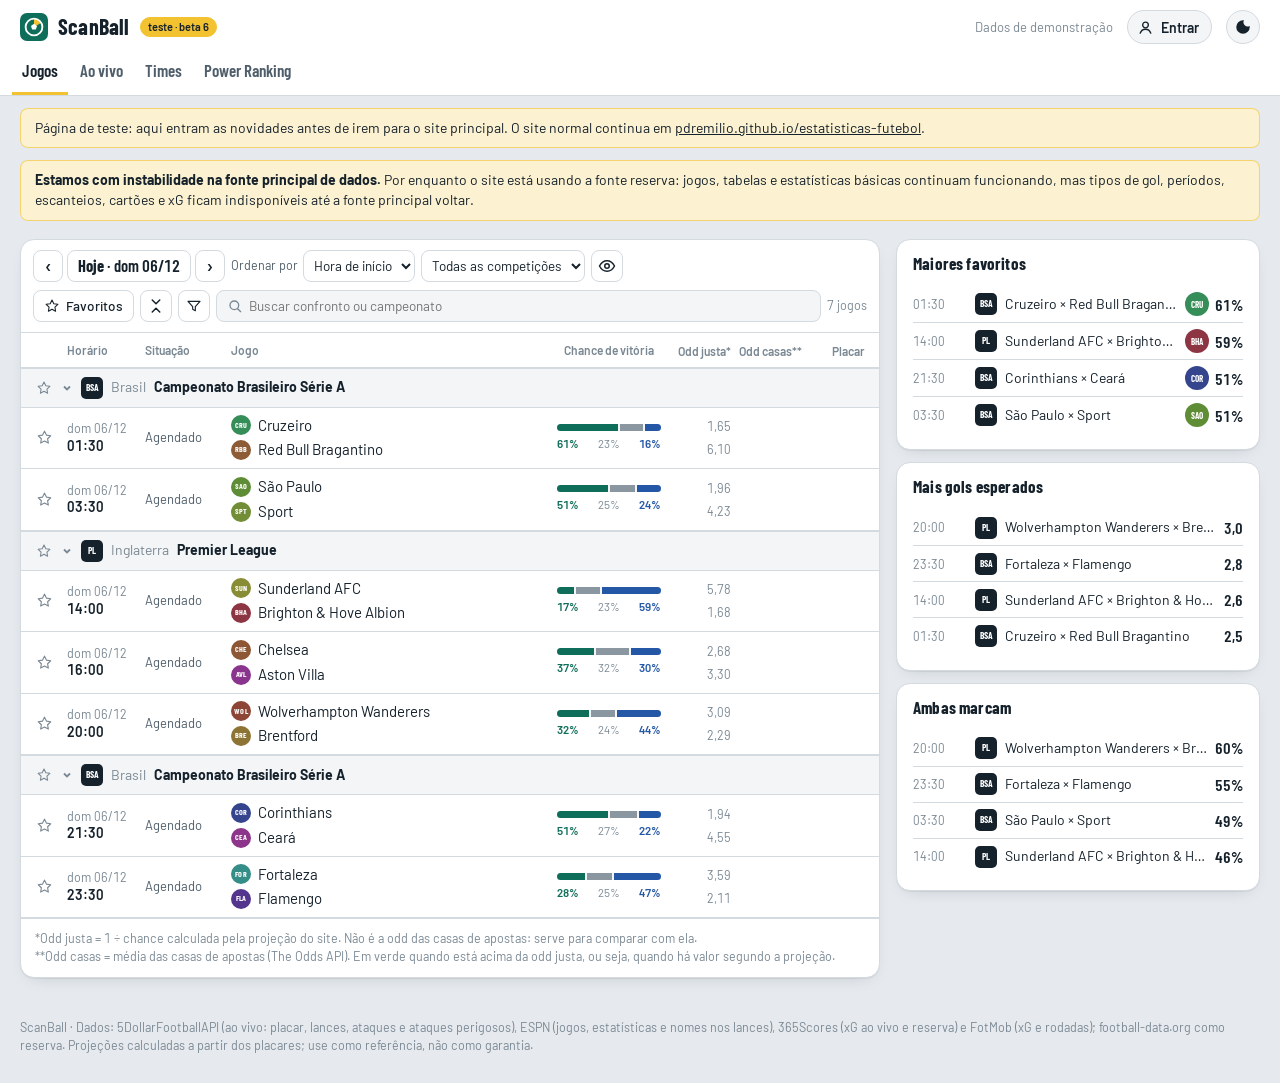
==== commit 158da990: "Add files via upload" ====
--- a/estatisticas-futebol/teste.html
+++ b/estatisticas-futebol/teste.html
@@ -18,7 +18,7 @@
   <div class="topo-linha">
     <a class="marca" href="#jogos" aria-label="ScanBall, ir para Jogos">
       <svg class="marca-icone" viewBox="0 0 32 32" aria-hidden="true"><rect width="32" height="32" rx="8" fill="#0F6E5A"/><path d="M16 16 L16.00 6.40 A9.6 9.6 0 0 1 24.31 11.20 Z" fill="#F2C230"/><circle cx="16" cy="16" r="9.6" fill="none" stroke="#fff" stroke-width="2.1"/><polygon points="16.00,12.40 19.42,14.89 18.12,18.91 13.88,18.91 12.58,14.89" fill="#fff"/></svg>
-      <span class="marca-nome">ScanBall</span><small class="versao" style="background:var(--cartao);color:#15212B;border-color:var(--cartao)">teste · beta 5</small>
+      <span class="marca-nome">ScanBall</span><small class="versao" style="background:var(--cartao);color:#15212B;border-color:var(--cartao)">teste · beta 6</small>
     </a>
     <div class="topo-meta" id="topo-meta"></div>
     <button class="botao-conta" id="conta" type="button" hidden></button>
@@ -37,7 +37,7 @@
 <div id="aviso"></div>
 <main id="app" tabindex="-1"></main>
 <footer class="rodape">
-  ScanBall · Dados: ESPN (jogos, estatísticas, placar e lances ao vivo), 365Scores (ataques e lances ao vivo) e FotMob (xG e rodadas); football-data.org como reserva. Projeções calculadas a partir dos placares; use como referência, não como garantia.
+  ScanBall · Dados: 5DollarFootballAPI (ao vivo: placar, lances, ataques e ataques perigosos), ESPN (jogos, estatísticas e nomes nos lances), 365Scores (xG ao vivo e reserva) e FotMob (xG e rodadas); football-data.org como reserva. Projeções calculadas a partir dos placares; use como referência, não como garantia.
 </footer>
 
 <!-- beta 5: base nova (ESPN + FotMob). Se não carregar ou estiver parada há mais de 12 h, usa a football-data (reserva). -->
@@ -48,6 +48,6 @@
   window.DADOS5_OK = ok;
   if (!ok) document.write('<script src="dados.js?v=' + VER + '"><\/script>');
 })();</script>
-<script>["config.js", "contas.js", "aovivo-teste.js", "dados-demo.js", "motor-teste.js", "app-teste.js"].forEach(function (f) { document.write('<script src="' + f + '?v=' + VER + '"><\/script>'); });</script>
+<script>["config.js", "contas.js", "aovivo-teste.js", "dados-demo.js", "extra5d.js", "motor-teste.js", "app-teste.js"].forEach(function (f) { document.write('<script src="' + f + '?v=' + VER + '"><\/script>'); });</script>
 </body>
 </html>
--- a/estatisticas-futebol/estilo-teste.css
+++ b/estatisticas-futebol/estilo-teste.css
@@ -820,13 +820,15 @@
 .pressao-engr[aria-expanded="true"] { color: var(--tinta); border-color: var(--tinta-3); }
 .pressao-config { border: 1px solid var(--linha); background: var(--superficie); border-radius: var(--raio-p); padding: 8px 10px; margin-bottom: 8px; display: grid; gap: 6px; }
 .pressao-config .pc-linha { display: flex; flex-wrap: wrap; align-items: center; gap: 6px; }
-.pressao-config .pc-linha > .sub { width: 58px; font-size: 12px; }
+.pressao-config .pc-linha > .sub:first-child { width: 58px; font-size: 12px; }
+.pressao-config .pc-linha > .sub:not(:first-child) { font-size: 12px; }
 .pressao-config p { margin: 0; font-size: 12px; }
 .pressao-config .chip { font-size: 13px; padding: 4px 10px; }
 /* faixas: 24px de marcas em cima (mandante), barras no meio, 24px embaixo (visitante) */
-.pressao-area { position: relative; height: 172px; }
+.pressao-area { position: relative; height: 204px; }
 .pressao-area svg { position: absolute; left: 0; right: 0; top: 26px; bottom: 26px; width: 100%; height: calc(100% - 52px); display: block; overflow: visible; }
 .pressao .p-c { fill: var(--casa); } .pressao .p-f { fill: var(--fora); }
+.pressao .p-empate { fill: var(--tinta-3); fill-opacity: .55; }
 .pressao .p-atual { fill-opacity: .55; stroke: currentColor; }
 .pressao .p-c.p-atual { stroke: var(--casa); } .pressao .p-f.p-atual { stroke: var(--fora); }
 .pressao .p-atual { stroke-width: 1; vector-effect: non-scaling-stroke; }
@@ -1103,3 +1105,41 @@
 @keyframes alerta-pulso { 0%, 100% { box-shadow: 0 0 0 0 transparent; } 50% { box-shadow: 0 0 0 4px color-mix(in srgb, currentColor 18%, transparent); } }
 @keyframes alerta-tremer { 0%, 100% { transform: rotate(0); } 25% { transform: rotate(-12deg); } 75% { transform: rotate(12deg); } }
 .alerta-lista { font-style: normal; font-size: 12px; margin-left: 3px; }
+
+/* ================================================================ lances provisórios (contador do 365Scores, narração ainda não chegou) */
+.pressao .mk.mk-prov { opacity: .42; }
+.pressao .mk.mk-prov:hover, .pressao .mk.mk-prov:focus-visible { opacity: .9; }
+.pressao .p-gol.prov { opacity: .28; }
+.radar-lista li.prov { opacity: .7; }
+.radar-lista li.prov .t { font-style: italic; }
+
+/* ================================================================ posse do momento (passes dos últimos 5 min) */
+.pressao-posse { display: grid; grid-template-columns: auto minmax(60px, 1fr) auto; align-items: center; gap: 4px 10px; margin: 8px 0 2px; font-size: 13px; }
+.pressao-posse .pp-barra { height: 6px; border-radius: 3px; background: var(--fora); overflow: hidden; display: block; }
+.pressao-posse .pp-barra i { display: block; height: 100%; background: var(--casa); }
+.pressao-posse small { grid-column: 1 / -1; text-align: center; margin-top: -2px; }
+.pressao-posse.vazio { display: flex; justify-content: center; gap: 6px; }
+.pressao-posse.mini { margin: 2px 2px 0; font-size: 12px; gap: 2px 8px; }
+.pressao-posse.mini .pp-barra { height: 4px; }
+.pressao-config .pc-chave input { flex: 1 1 220px; min-width: 0; height: 30px; padding: 0 10px; border-radius: 8px; border: 1px solid var(--linha); background: var(--cartao); color: inherit; font: inherit; font-size: 13px; }
+.pressao-config .pc-chave small { flex-basis: 100%; }
+
+/* ================================================================ rodapé do gráfico + informações técnicas */
+.pressao-rodape { display: flex; align-items: center; gap: 8px; margin-top: 6px; font-size: 12px; }
+.pressao-rodape .pressao-engr { font-size: 12px; }
+.pressao-dev { margin: 8px 0 0; padding: 8px 10px; border: 1px solid var(--linha); border-radius: 8px; background: var(--superficie); font-size: 12px;
+  display: grid; grid-template-columns: max-content minmax(0, 1fr); gap: 0 12px; }
+.pressao-dev .dv-l { display: contents; }
+.pressao-dev dt { color: var(--tinta-2); font-weight: 600; padding: 5px 0; border-top: 1px solid var(--linha); }
+.pressao-dev dd { margin: 0; padding: 5px 0; border-top: 1px solid var(--linha); color: var(--tinta); }
+.pressao-dev .dv-l:first-child dt, .pressao-dev .dv-l:first-child dd { border-top: 0; }
+@media (max-width: 560px) {
+  .pressao-dev { grid-template-columns: 1fr; }
+  .pressao-dev dd { border-top: 0; padding-top: 0; }
+}
+
+/* ================================================================ beta 6: barra viva, aviso de reserva, período das estatísticas */
+@media (prefers-reduced-motion: no-preference) { .pressao rect.p-atual { transition: y .9s ease, height .9s ease, fill .4s; } }
+.aviso-5d { margin: 4px 0 8px; padding: 6px 10px; border-radius: 8px; font-size: 12.5px; background: var(--superficie-2); border: 1px solid var(--linha); color: var(--tinta-2); }
+.est-per { display: flex; flex-wrap: wrap; gap: 6px; margin: 0 0 8px; }
+.est-per .chip { font-size: 12px; }
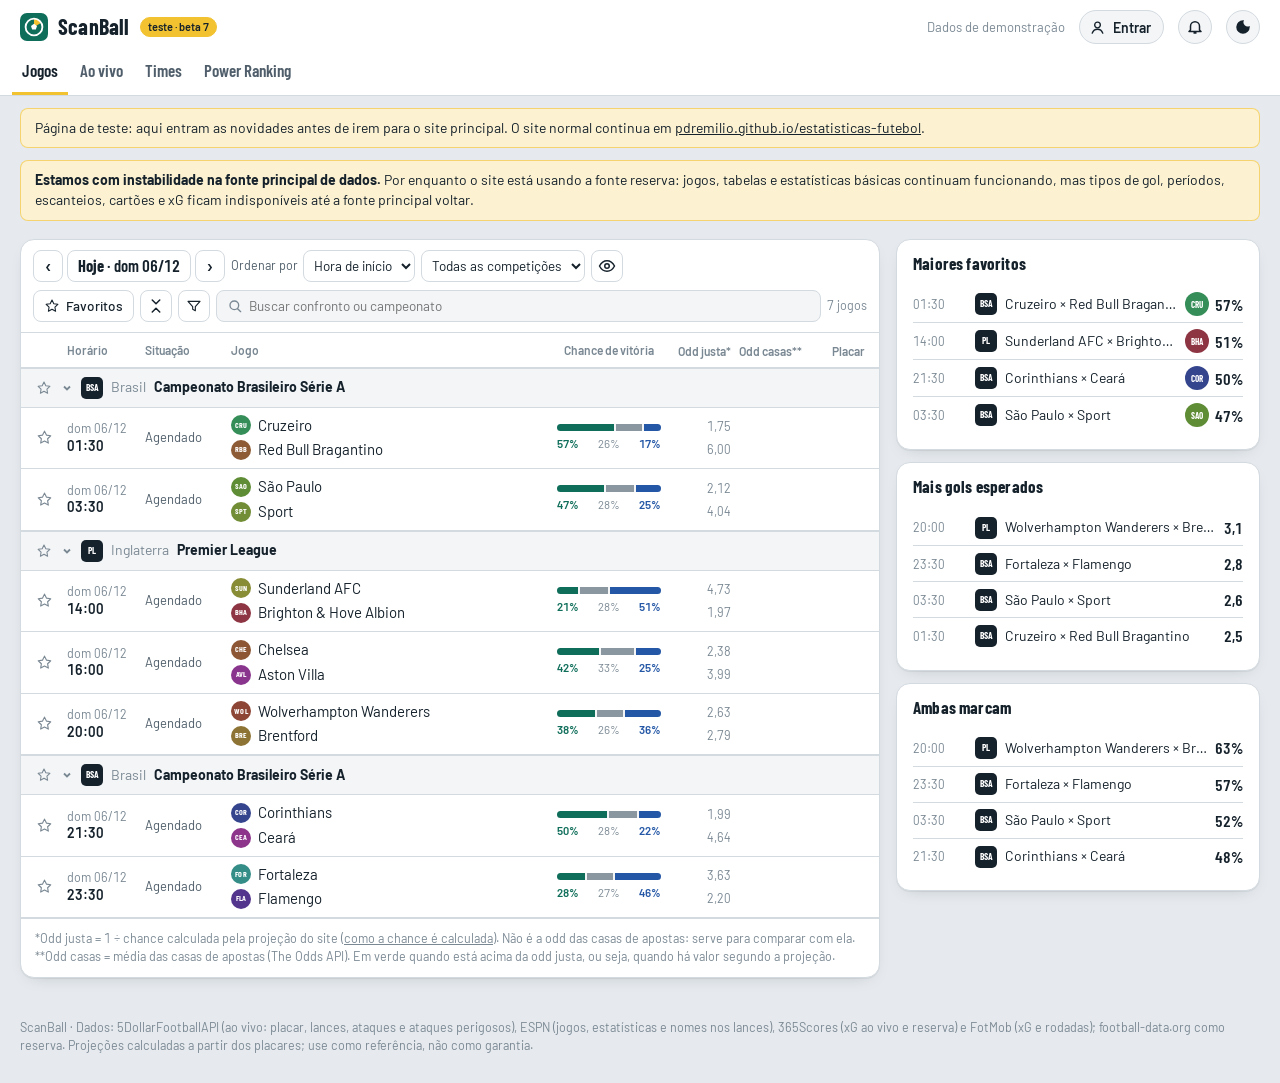
==== commit 1ff1616d: "Add files via upload" ====
--- a/estatisticas-futebol/teste.html
+++ b/estatisticas-futebol/teste.html
@@ -18,10 +18,13 @@
   <div class="topo-linha">
     <a class="marca" href="#jogos" aria-label="ScanBall, ir para Jogos">
       <svg class="marca-icone" viewBox="0 0 32 32" aria-hidden="true"><rect width="32" height="32" rx="8" fill="#0F6E5A"/><path d="M16 16 L16.00 6.40 A9.6 9.6 0 0 1 24.31 11.20 Z" fill="#F2C230"/><circle cx="16" cy="16" r="9.6" fill="none" stroke="#fff" stroke-width="2.1"/><polygon points="16.00,12.40 19.42,14.89 18.12,18.91 13.88,18.91 12.58,14.89" fill="#fff"/></svg>
-      <span class="marca-nome">ScanBall</span><small class="versao" style="background:var(--cartao);color:#15212B;border-color:var(--cartao)">teste · beta 6</small>
+      <span class="marca-nome">ScanBall</span><small class="versao" style="background:var(--cartao);color:#15212B;border-color:var(--cartao)">teste · beta 7</small>
     </a>
     <div class="topo-meta" id="topo-meta"></div>
     <button class="botao-conta" id="conta" type="button" hidden></button>
+    <a class="botao-icone" id="link-avisos" href="#avisos" aria-label="Avisos e notificações" title="Avisos e notificações">
+      <svg viewBox="0 0 24 24" width="18" height="18" aria-hidden="true"><path d="M6 16V11a6 6 0 0 1 12 0v5l2 2H4z M10 20h4" fill="none" stroke="currentColor" stroke-width="2" stroke-linejoin="round"/></svg>
+    </a>
     <button class="botao-icone" id="tema" type="button" aria-label="Alternar tema claro e escuro" title="Tema">
       <svg viewBox="0 0 24 24" width="18" height="18" aria-hidden="true"><path fill="currentColor" d="M12 3a9 9 0 1 0 9 9c0-.5 0-1-.1-1.4A5.5 5.5 0 0 1 13.4 3.1 9 9 0 0 0 12 3z"/></svg>
     </button>
--- a/estatisticas-futebol/estilo-teste.css
+++ b/estatisticas-futebol/estilo-teste.css
@@ -640,7 +640,7 @@
 @media (max-width: 640px) { .pf-grade { grid-template-columns: 1fr; } .pf-campo .alternar button { padding: 4px 9px; } }
 
 /* bolinha de quem marcou primeiro */
-.lista-lateral li { grid-template-columns: 44px minmax(0, 1fr) 18px 22px; }
+.lista-lateral li { grid-template-columns: 44px minmax(0, 1fr) 18px 26px 22px; }
 .bola { display: inline-grid; place-items: center; width: 18px; height: 18px; }
 .bola svg { display: block; }
 .lista-mini .res .bola { margin-right: 2px; }
@@ -949,7 +949,7 @@
   .esc-grade { grid-template-columns: 1fr; } .pressao-area { height: 156px; } .pressao-leg small { display: none; }
   .pressao-cab { flex-wrap: nowrap; } .pressao-cab > .sub { font-size: 12px; overflow: hidden; text-overflow: ellipsis; white-space: nowrap; min-width: 0; }
   .cj { width: 58px; } .cj-nome { max-width: 58px; font-size: 10.5px; }
-  .esc-tab th:nth-child(8), .esc-tab td:nth-child(8) { display: none; } .esc-tab td, .esc-tab th { padding: 5px 3px; }
+  .esc-tab .c-cg { display: none; } .esc-tab th.esq { white-space: normal; } .esc-tab td, .esc-tab th { padding: 5px 3px; }
   .selo-art, .selo-gar { font-size: 9.5px; padding: 1px 4px; }
   .pressao-eixo { font-size: 9.5px; }
 }
@@ -1143,3 +1143,119 @@
 .aviso-5d { margin: 4px 0 8px; padding: 6px 10px; border-radius: 8px; font-size: 12.5px; background: var(--superficie-2); border: 1px solid var(--linha); color: var(--tinta-2); }
 .est-per { display: flex; flex-wrap: wrap; gap: 6px; margin: 0 0 8px; }
 .est-per .chip { font-size: 12px; }
+
+/* ================================================================ gráfico de jogos passados */
+.graf-pass { display: inline-grid; place-items: center; width: 26px; height: 26px; padding: 0; border: 1px solid var(--linha); border-radius: 7px; background: transparent; color: var(--tinta-2); cursor: pointer; }
+.graf-pass:hover, .graf-pass:focus-visible { color: var(--casa); border-color: var(--casa); }
+.graf-pass-vazio { width: 26px; }
+.modal-graf { position: fixed; inset: 0; z-index: 60; display: grid; place-items: center; padding: 16px; background: rgba(5, 10, 18, .62); }
+.modal-graf[hidden] { display: none; }
+.mg-caixa { position: relative; width: min(860px, 100%); max-height: calc(100vh - 32px); overflow: auto; padding: 16px 16px 12px; border-radius: 14px; background: var(--fundo); border: 1px solid var(--linha); box-shadow: 0 18px 50px rgba(0, 0, 0, .45); }
+.mg-fechar { position: absolute; top: 10px; right: 10px; width: 34px; height: 34px; border-radius: 50%; border: 1px solid var(--linha); background: var(--superficie); color: var(--tinta); font-size: 15px; cursor: pointer; }
+.mg-cab { text-align: center; margin: 0 36px 10px; }
+.mg-cab h2 { margin: 2px 0; font-size: 18px; }
+.mg-msg { text-align: center; padding: 18px 0; }
+body.modal-aberto { overflow: hidden; }
+@media (max-width: 560px) { .modal-graf { padding: 8px; } .mg-caixa { padding: 12px 10px 10px; } .mg-cab h2 { font-size: 15px; } }
+
+/* espaço fixo dos avisos do gráfico (vazio quando não tem aviso) */
+.pressao-avisos:empty { display: none; }
+/* escalações antes do jogo: provável titular e titular nas últimas 5 */
+.esc-prov { font-size: 10.5px; color: var(--tinta-2); border: 1px dashed var(--linha); border-radius: 999px; padding: 0 5px; margin-left: 4px; white-space: nowrap; }
+.esc-tab td.t5-cheio { font-weight: 700; }
+/* ESPN fora com a 5Dollar em dia: aviso discreto */
+.aviso-fonte.aviso-leve { border-color: var(--linha); background: var(--superficie-2); color: var(--tinta-2); font-size: 12.5px; padding: 7px 12px; }
+/* página "como a chance é calculada" */
+.texto-modelo p, .texto-modelo li { line-height: 1.55; max-width: 72ch; }
+.texto-modelo ol { padding-left: 20px; }
+table.dados td.ok { color: var(--verde, #2BA672); font-weight: 600; }
+table.dados td.ruim { color: var(--vermelho, #D9534F); }
+/* avisos do ao vivo: ícone no minuto em que o aviso começou (no meio do gráfico) */
+.pressao .mk.mk-aviso { top: 50%; transform: translate(-50%, -50%); width: 17px; height: 17px; font-size: 10px; line-height: 17px; text-align: center;
+  border-radius: 50%; background: var(--superficie); box-shadow: 0 0 0 1.5px currentColor, 0 1px 4px rgba(0,0,0,.35); z-index: 3; }
+.pressao-mini .mk.mk-aviso { width: 14px; height: 14px; font-size: 8.5px; line-height: 14px; }
+.alerta-pressao.n3 { background: color-mix(in srgb, var(--cartao) 16%, var(--superficie)); border-color: var(--cartao); }
+.alerta-pressao.av-over { background: color-mix(in srgb, var(--vitoria, #2BA672) 13%, var(--superficie)); border-color: var(--vitoria, #2BA672); }
+.alerta-pressao small { color: var(--tinta-2); font-size: 12px; }
+.pv-filtros { margin: 0 0 12px; }
+.pv-filtros .chip small { color: var(--tinta-3); font-weight: 600; margin-left: 2px; }
+.pv-filtros .chip-zero:not([aria-pressed="true"]) { opacity: .6; }
+/* barras que rolam de lado: sombra nas pontas quando há mais coisa escondida; em PC, a barra fina aparece */
+.abas-jogo {
+  background:
+    linear-gradient(90deg, var(--superficie-2) 30%, transparent) left center / 36px 100% no-repeat local,
+    linear-gradient(-90deg, var(--superficie-2) 30%, transparent) right center / 36px 100% no-repeat local,
+    radial-gradient(farthest-side at 0 50%, rgba(0, 0, 0, .35), transparent) left center / 12px 100% no-repeat scroll,
+    radial-gradient(farthest-side at 100% 50%, rgba(0, 0, 0, .35), transparent) right center / 12px 100% no-repeat scroll,
+    var(--superficie-2);
+}
+.arrastando { cursor: grabbing; user-select: none; }
+.arrastando * { cursor: grabbing; }
+@media (hover: hover) and (pointer: fine) {
+  .abas-jogo, .abas { scrollbar-width: thin; scrollbar-color: var(--linha) transparent; }
+  .abas-jogo::-webkit-scrollbar, .abas::-webkit-scrollbar { display: block; height: 5px; }
+  .abas-jogo::-webkit-scrollbar-thumb, .abas::-webkit-scrollbar-thumb { background: var(--linha); border-radius: 3px; }
+}
+.alerta-pressao.av-meu { background: color-mix(in srgb, var(--casa) 12%, var(--superficie)); border-style: dashed; }
+/* página de avisos e notificações */
+.tela-avisos h3 { margin: 18px 0 4px; font-size: 16px; }
+.tela-avisos h3:first-child { margin-top: 0; }
+.tela-avisos h4 { margin: 0 0 6px; font-size: 13px; color: var(--tinta-2); }
+.av-tipos { display: grid; grid-template-columns: repeat(auto-fit, minmax(240px, 1fr)); gap: 8px; margin-top: 8px; }
+.av-tipo { display: flex; gap: 10px; align-items: flex-start; padding: 10px 12px; border: 1px solid var(--linha); border-radius: var(--raio-p); background: var(--superficie-2); cursor: pointer; }
+.av-tipo input { margin-top: 3px; width: 18px; height: 18px; flex: none; }
+.av-tipo .alerta-ic { font-size: 18px; }
+.av-tipo small { display: block; color: var(--tinta-2); font-size: 12.5px; margin-top: 2px; }
+.meu-av { border: 1px dashed var(--linha); border-radius: var(--raio-p); padding: 10px 12px; margin: 10px 0; background: var(--superficie-2); }
+.meu-cab { display: flex; flex-wrap: wrap; align-items: center; gap: 8px 12px; }
+.meu-cab .meu-nome { flex: 1 1 200px; min-width: 0; height: 36px; padding: 0 10px; border: 1px solid var(--linha); border-radius: var(--raio-p); background: var(--superficie); color: var(--tinta); font: inherit; font-weight: 600; }
+.meu-apagar { display: flex; align-items: center; gap: 6px; font-size: 13px; }
+.meu-conds { list-style: none; margin: 10px 0 8px; padding: 0; display: flex; flex-direction: column; gap: 6px; }
+.meu-conds li { display: flex; flex-wrap: wrap; align-items: center; gap: 6px 10px; padding: 8px 10px; border: 1px solid var(--linha); border-radius: var(--raio-p); background: var(--superficie); }
+.meu-rot { font-weight: 600; min-width: 130px; }
+.meu-campos { display: flex; flex-wrap: wrap; align-items: center; gap: 6px; flex: 1; min-width: 0; }
+.meu-campos select, .meu-campos input, .meu-pe select { height: 34px; border: 1px solid var(--linha); border-radius: var(--raio-p); background: var(--superficie-2); color: var(--tinta); font: inherit; padding: 0 6px; }
+.meu-conds .remover { margin-left: auto; width: 34px; height: 34px; border: 1px solid var(--linha); background: var(--superficie-2); border-radius: var(--raio-p); color: var(--tinta-2); cursor: pointer; }
+.meu-pe { display: flex; flex-wrap: wrap; align-items: center; gap: 8px 12px; }
+.notif-status { display: flex; flex-wrap: wrap; align-items: center; gap: 8px 12px; margin: 8px 0 12px; padding: 10px 12px; border: 1px solid var(--linha); border-radius: var(--raio-p); background: var(--superficie-2); }
+.notif-status > span { flex: 1 1 260px; }
+.notif-grade { display: grid; grid-template-columns: repeat(auto-fit, minmax(220px, 1fr)); gap: 12px 20px; }
+.notif-grade .check { display: flex; align-items: center; gap: 8px; min-height: 32px; }
+.botao-primario { background: var(--tinta) !important; color: var(--superficie) !important; border-color: var(--tinta) !important; }
+.chip-link { text-decoration: none; color: var(--tinta-2); }
+/* quadrinhos de notificação (com o site na tela) */
+.toasts { position: fixed; right: 16px; bottom: 16px; z-index: 50; display: flex; flex-direction: column; gap: 8px; max-width: min(360px, calc(100vw - 32px)); }
+.toast { display: flex; flex-direction: column; gap: 2px; text-align: left; padding: 10px 14px; border-radius: var(--raio-p); border: 1px solid var(--linha); background: var(--superficie); color: var(--tinta); box-shadow: 0 10px 30px rgba(0,0,0,.35); font: inherit; font-size: 13.5px; cursor: pointer; }
+.toast span { color: var(--tinta-2); font-size: 13px; }
+@media (prefers-reduced-motion: no-preference) { .toast { animation: toast-entra .25s ease-out; } @keyframes toast-entra { from { transform: translateY(12px); opacity: 0; } to { transform: none; opacity: 1; } } }
+#link-avisos { color: var(--tinta); text-decoration: none; }
+@media (max-width: 420px) { #link-avisos + .botao-icone { margin-left: 0; } }
+@media (max-width: 560px) {
+  .meu-conds li { display: grid; grid-template-columns: minmax(0, 1fr) 34px; }
+  .meu-rot { min-width: 0; }
+  .meu-conds .remover { grid-column: 2; grid-row: 1; margin-left: 0; }
+  .meu-campos { grid-column: 1 / -1; }
+}
+/* criador de filtros */
+.pf-conds { display: flex; flex-direction: column; gap: 8px; border-top: 1px solid var(--linha); padding-top: 10px; }
+.pf-conds-cab { display: flex; flex-wrap: wrap; align-items: baseline; gap: 4px 10px; }
+.cond.cond-frase { display: grid; grid-template-columns: minmax(0, 2.2fr) minmax(110px, .8fr) minmax(110px, .8fr) 36px; align-items: center; gap: 6px; margin: 0; background: var(--superficie); }
+.cond-frase select, .cond-frase input { min-width: 0; width: 100%; height: 36px; box-sizing: border-box; }
+.cond-val { display: flex; align-items: center; gap: 4px; }
+.cond-frase .remover { height: 36px; }
+.pf-teste { display: flex; flex-wrap: wrap; align-items: center; gap: 8px 14px; padding: 10px 12px; border-radius: var(--raio-p); background: var(--superficie); border: 1px solid var(--linha); font-size: 13.5px; }
+.pf-teste-merc { display: flex; align-items: center; gap: 6px; font-weight: 600; font-size: 13px; }
+.pf-teste-merc select { height: 34px; border: 1px solid var(--linha); border-radius: var(--raio-p); background: var(--superficie-2); color: var(--tinta); font: inherit; }
+#f-teste-res { flex: 1 1 280px; }
+.campo-nome { height: 34px; min-width: 0; width: 170px; padding: 0 10px; border: 1px solid var(--linha); border-radius: var(--raio-p); background: var(--superficie); color: var(--tinta); font: inherit; }
+.salvo-chip.apagando { gap: 6px; }
+.salvo-chip button[aria-pressed="true"] { font-weight: 700; }
+.pf-msg:empty { display: none; }
+@media (max-width: 640px) {
+  .cond.cond-frase { grid-template-columns: minmax(0, 1fr) minmax(0, 1fr) 36px; }
+  .cond-frase select[data-campo="sm"] { grid-column: 1 / -1; }
+  .campo-nome { flex: 1 1 100%; width: auto; }
+}
+.pf-botoes { flex-wrap: wrap; } .pf-botoes .botao-q { white-space: nowrap; }
+.tabela-modelo td.esq { white-space: normal; min-width: 150px; }
+.tabela-modelo td small { white-space: normal; }
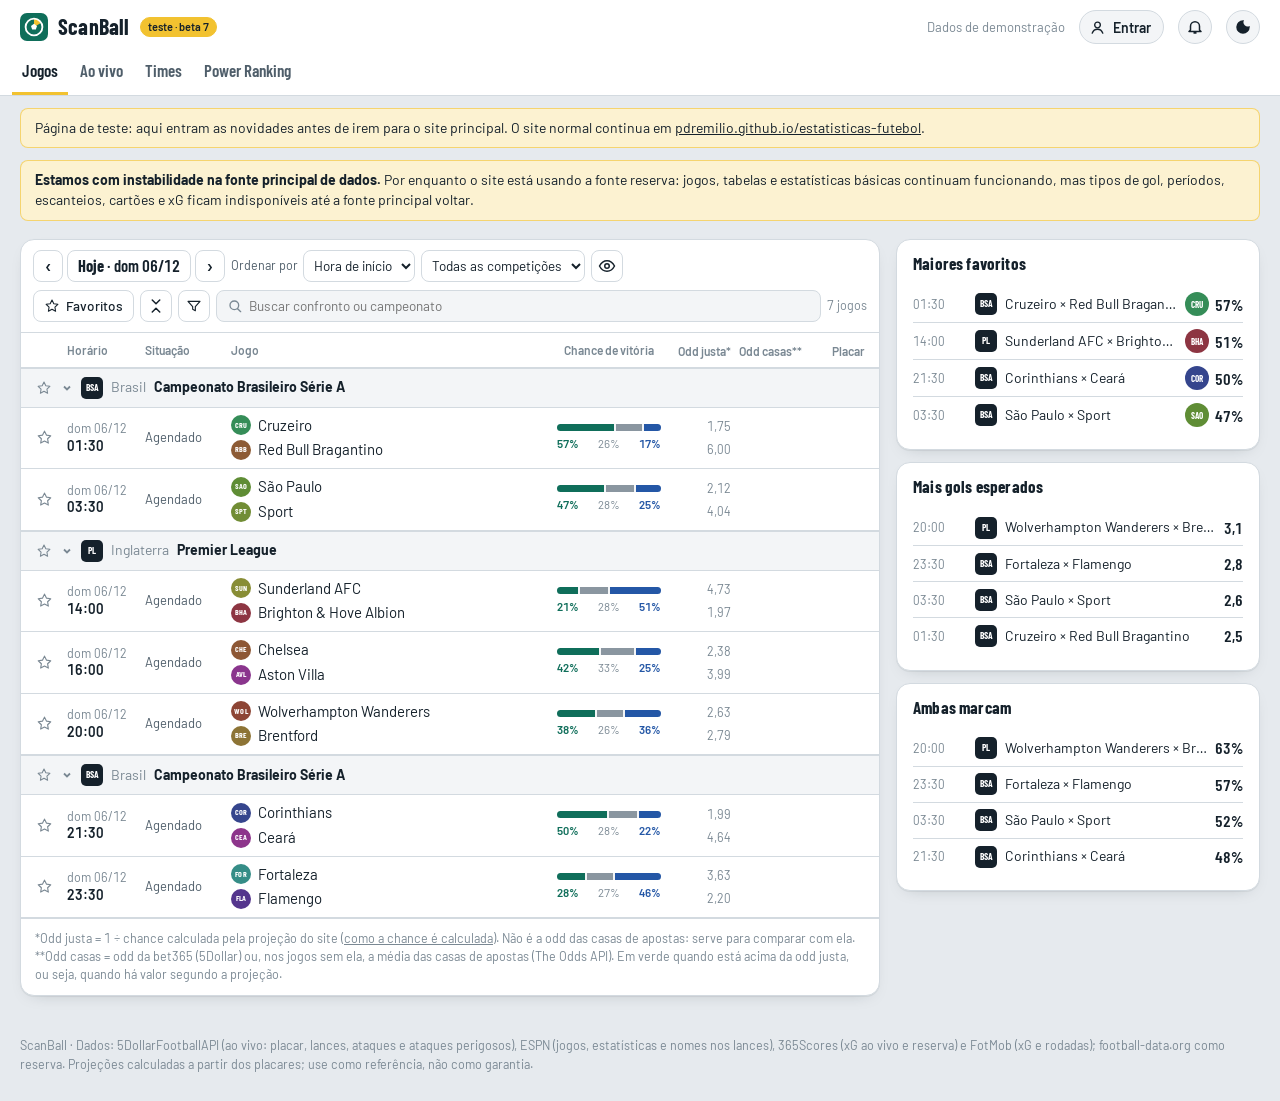
==== commit 4c30ff35: "Add files via upload" ====
--- a/estatisticas-futebol/teste.html
+++ b/estatisticas-futebol/teste.html
@@ -10,7 +10,13 @@
 <link rel="preconnect" href="https://fonts.googleapis.com">
 <link rel="preconnect" href="https://fonts.gstatic.com" crossorigin>
 <link href="https://fonts.googleapis.com/css2?family=Barlow+Condensed:wght@500;600;700&family=Barlow:wght@400;500;600&display=swap" rel="stylesheet">
-<script>window.VER = Math.floor(Date.now() / 120000); document.write('<link rel="stylesheet" href="estilo-teste.css?v=' + VER + '">');</script>
+<script>
+// versões: o robô do GitHub troca __VC__ (código: muda só quando um arquivo do site muda) e __VD__ (dados: a cada
+// atualização). Assim o navegador guarda o código e só baixa de novo o que mudou. Fora do GitHub, vale o relógio.
+window.VER_C = "__VC__"; window.VER_D = "__VD__";
+if (window.VER_C.indexOf("__") === 0) window.VER_C = window.VER_D = String(Math.floor(Date.now() / 120000));
+window.VER = window.VER_D;
+document.write('<link rel="stylesheet" href="estilo-teste.css?v=' + VER_C + '">');</script>
 <link rel="icon" href="data:image/svg+xml,%3Csvg xmlns='http://www.w3.org/2000/svg' viewBox='0 0 32 32'%3E%3Crect width='32' height='32' rx='8' fill='%230F6E5A'/%3E%3Cpath d='M16 16 L16.00 6.40 A9.6 9.6 0 0 1 24.31 11.20 Z' fill='%23F2C230'/%3E%3Ccircle cx='16' cy='16' r='9.6' fill='none' stroke='%23fff' stroke-width='2.1'/%3E%3Cpolygon points='16.00,12.40 19.42,14.89 18.12,18.91 13.88,18.91 12.58,14.89' fill='%23fff'/%3E%3C/svg%3E">
 </head>
 <body>
@@ -45,12 +51,17 @@
 
 <!-- beta 5: base nova (ESPN + FotMob). Se não carregar ou estiver parada há mais de 12 h, usa a football-data (reserva). -->
 <script>window.SB_TESTE = true;</script>
-<script>window.DADOS5_TENTOU = true; document.write('<script src="dados5.js?v=' + VER + '"><\/script>');</script>
+<script>window.DADOS5_TENTOU = true; document.write('<script src="dados5.js?v=' + VER_D + '"><\/script>');</script>
 <script>(function () {
   var d = window.DADOS5, ok = !!(d && d.competicoes && Object.keys(d.competicoes).length && d.ok_em && (Date.now() - Date.parse(d.ok_em) < 12 * 3600e3));
   window.DADOS5_OK = ok;
-  if (!ok) document.write('<script src="dados.js?v=' + VER + '"><\/script>');
+  if (!ok) document.write('<script src="dados.js?v=' + VER_D + '"><\/script>');
 })();</script>
-<script>["config.js", "contas.js", "aovivo-teste.js", "dados-demo.js", "extra5d.js", "motor-teste.js", "app-teste.js"].forEach(function (f) { document.write('<script src="' + f + '?v=' + VER + '"><\/script>'); });</script>
+<script>(function () {
+  // dados de demonstração só quando não há dados de verdade (economiza ~150 KB em cada visita)
+  var semDados = !window.DADOS5_OK && !(window.DADOS && window.DADOS.competicoes);
+  var cod = ["config.js", "contas.js", "aovivo-teste.js"].concat(semDados ? ["dados-demo.js"] : [], ["extra5d.js", "motor-teste.js", "app-teste.js"]);
+  cod.forEach(function (f) { document.write('<script src="' + f + '?v=' + (f === "extra5d.js" ? VER_D : VER_C) + '"><\/script>'); });
+})();</script>
 </body>
 </html>
--- a/estatisticas-futebol/estilo-teste.css
+++ b/estatisticas-futebol/estilo-teste.css
@@ -1259,3 +1259,15 @@
 .pf-botoes { flex-wrap: wrap; } .pf-botoes .botao-q { white-space: nowrap; }
 .tabela-modelo td.esq { white-space: normal; min-width: 150px; }
 .tabela-modelo td small { white-space: normal; }
+/* trocar os ícones dos avisos */
+.av-tipo label { flex: 1; cursor: pointer; }
+.botao-ic { flex: none; width: 40px; height: 40px; border-radius: var(--raio-p); border: 1px solid var(--linha); background: var(--superficie); font-size: 20px; line-height: 1; cursor: pointer; display: inline-flex; align-items: center; justify-content: center; padding: 0; }
+.botao-ic:hover { border-color: var(--tinta-2); }
+.seletor-ic { margin: 10px 0; padding: 12px; border: 1px solid var(--linha); border-radius: var(--raio-p); background: var(--superficie); }
+.seletor-ic-cab { display: flex; flex-wrap: wrap; align-items: center; gap: 8px; margin-bottom: 10px; }
+.seletor-ic-cab b { margin-right: auto; }
+.seletor-ic-grade { display: grid; grid-template-columns: repeat(auto-fill, minmax(44px, 1fr)); gap: 6px; }
+.seletor-ic-grade button { height: 44px; font-size: 22px; border-radius: var(--raio-p); border: 1px solid var(--linha); background: var(--superficie-2); cursor: pointer; padding: 0; }
+.seletor-ic-grade button[aria-pressed="true"] { border: 2px solid var(--tinta); background: var(--superficie); }
+.seletor-ic-outro { display: flex; align-items: center; gap: 8px; margin-top: 10px; font-size: 13px; }
+.seletor-ic-outro input { width: 120px; height: 34px; padding: 0 8px; border: 1px solid var(--linha); border-radius: var(--raio-p); background: var(--superficie-2); color: var(--tinta); font: inherit; font-size: 18px; }
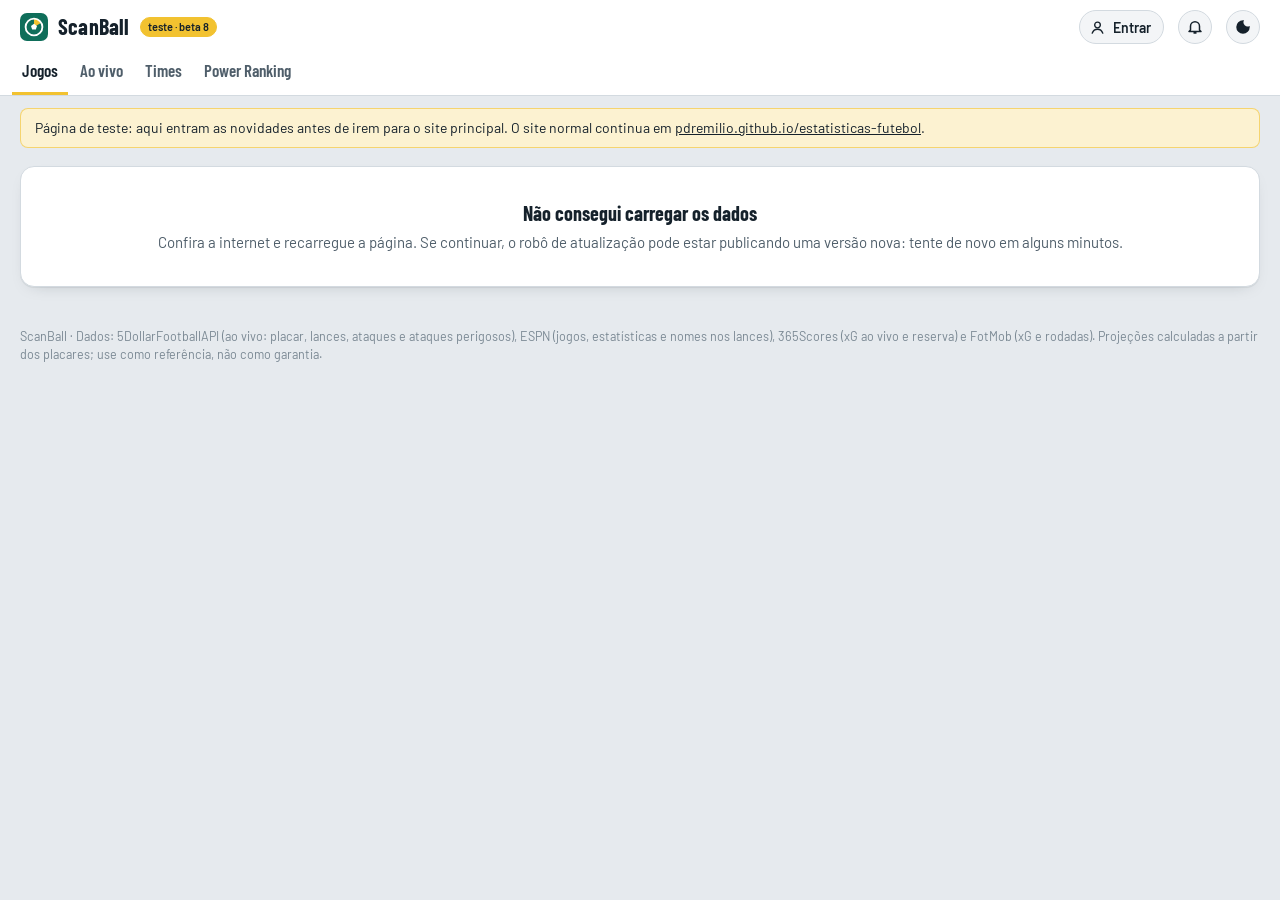
==== commit 2c3b0175: "Add files via upload" ====
--- a/estatisticas-futebol/teste.html
+++ b/estatisticas-futebol/teste.html
@@ -24,7 +24,7 @@
   <div class="topo-linha">
     <a class="marca" href="#jogos" aria-label="ScanBall, ir para Jogos">
       <svg class="marca-icone" viewBox="0 0 32 32" aria-hidden="true"><rect width="32" height="32" rx="8" fill="#0F6E5A"/><path d="M16 16 L16.00 6.40 A9.6 9.6 0 0 1 24.31 11.20 Z" fill="#F2C230"/><circle cx="16" cy="16" r="9.6" fill="none" stroke="#fff" stroke-width="2.1"/><polygon points="16.00,12.40 19.42,14.89 18.12,18.91 13.88,18.91 12.58,14.89" fill="#fff"/></svg>
-      <span class="marca-nome">ScanBall</span><small class="versao" style="background:var(--cartao);color:#15212B;border-color:var(--cartao)">teste · beta 7</small>
+      <span class="marca-nome">ScanBall</span><small class="versao" style="background:var(--cartao);color:#15212B;border-color:var(--cartao)">teste · beta 8</small>
     </a>
     <div class="topo-meta" id="topo-meta"></div>
     <button class="botao-conta" id="conta" type="button" hidden></button>
@@ -46,22 +46,14 @@
 <div id="aviso"></div>
 <main id="app" tabindex="-1"></main>
 <footer class="rodape">
-  ScanBall · Dados: 5DollarFootballAPI (ao vivo: placar, lances, ataques e ataques perigosos), ESPN (jogos, estatísticas e nomes nos lances), 365Scores (xG ao vivo e reserva) e FotMob (xG e rodadas); football-data.org como reserva. Projeções calculadas a partir dos placares; use como referência, não como garantia.
+  ScanBall · Dados: 5DollarFootballAPI (ao vivo: placar, lances, ataques e ataques perigosos), ESPN (jogos, estatísticas e nomes nos lances), 365Scores (xG ao vivo e reserva) e FotMob (xG e rodadas). Projeções calculadas a partir dos placares; use como referência, não como garantia.
 </footer>
 
-<!-- beta 5: base nova (ESPN + FotMob). Se não carregar ou estiver parada há mais de 12 h, usa a football-data (reserva). -->
+<!-- base do site: dados5.js (ESPN + FotMob), depois o código -->
 <script>window.SB_TESTE = true;</script>
-<script>window.DADOS5_TENTOU = true; document.write('<script src="dados5.js?v=' + VER_D + '"><\/script>');</script>
-<script>(function () {
-  var d = window.DADOS5, ok = !!(d && d.competicoes && Object.keys(d.competicoes).length && d.ok_em && (Date.now() - Date.parse(d.ok_em) < 12 * 3600e3));
-  window.DADOS5_OK = ok;
-  if (!ok) document.write('<script src="dados.js?v=' + VER_D + '"><\/script>');
-})();</script>
-<script>(function () {
-  // dados de demonstração só quando não há dados de verdade (economiza ~150 KB em cada visita)
-  var semDados = !window.DADOS5_OK && !(window.DADOS && window.DADOS.competicoes);
-  var cod = ["config.js", "contas.js", "aovivo-teste.js"].concat(semDados ? ["dados-demo.js"] : [], ["extra5d.js", "motor-teste.js", "app-teste.js"]);
-  cod.forEach(function (f) { document.write('<script src="' + f + '?v=' + (f === "extra5d.js" ? VER_D : VER_C) + '"><\/script>'); });
-})();</script>
+<script>document.write('<script src="dados5.js?v=' + VER_D + '"><\/script>');
+["config.js", "contas.js", "aovivo-teste.js", "extra5d.js", "motor-teste.js", "app-teste.js"].forEach(function (f) {
+  document.write('<script src="' + f + '?v=' + (f === "extra5d.js" ? VER_D : VER_C) + '"><\/script>');
+});</script>
 </body>
 </html>
--- a/estatisticas-futebol/estilo-teste.css
+++ b/estatisticas-futebol/estilo-teste.css
@@ -146,10 +146,8 @@
 .dia { flex: none; border: 1px solid var(--linha); background: var(--superficie); border-radius: var(--raio-p); padding: 4px 9px; text-align: center; cursor: pointer; min-width: 52px; }
 .dia small { display: block; font-size: 11px; color: var(--tinta-3); }
 .dia b { font-family: var(--fonte-titulo); font-size: 17px; font-weight: 600; }
-.dia .qtd { display: block; font-size: 10.5px; color: var(--tinta-3); }
 .dia[aria-pressed="true"] { border-color: var(--tinta); box-shadow: inset 0 -3px 0 var(--cartao); }
 .dia[aria-pressed="true"] small { color: var(--tinta-2); }
-.filtro-comp { padding: 0 12px 10px; }
 .grupo-comp { display: flex; align-items: center; gap: 8px; padding: 10px 14px 4px; font-weight: 600; font-size: 13.5px; color: var(--tinta-2); }
 .jogo-linha {
   display: grid; grid-template-columns: 46px 1fr auto; gap: 10px; align-items: center; width: 100%;
@@ -164,9 +162,6 @@
 .jogo-times .venc { font-weight: 600; }
 .jogo-placar { text-align: right; font-family: var(--fonte-titulo); font-size: 17px; font-weight: 600; line-height: 1.32; }
 .jogo-placar small { display: block; font-family: var(--fonte); font-size: 11px; color: var(--tinta-3); font-weight: 400; }
-.mini-prob { width: 74px; }
-.mini-prob .barra3 { height: 6px; }
-.mini-prob small { display: flex; justify-content: space-between; font-size: 11px; color: var(--tinta-3); margin-top: 3px; }
 
 /* barra 1X2 */
 .barra3 { display: flex; height: 12px; border-radius: 999px; overflow: hidden; background: var(--superficie-2); gap: 2px; }
@@ -185,8 +180,6 @@
 .placar-num { font-family: var(--fonte-titulo); font-size: 52px; font-weight: 700; line-height: 1; letter-spacing: .02em; }
 .placar-num .sep { color: var(--tinta-3); font-weight: 500; margin: 0 6px; }
 .placar-hora { font-family: var(--fonte-titulo); font-size: 36px; font-weight: 700; line-height: 1; }
-.selo { display: inline-block; margin-top: 8px; font-size: 12px; padding: 2px 9px; border-radius: 999px; background: var(--superficie-2); color: var(--tinta-2); border: 1px solid var(--linha); }
-.selo.vivo { color: #fff; background: var(--derrota); border-color: var(--derrota); }
 
 .proj-1x2 { display: grid; grid-template-columns: repeat(3, 1fr); gap: 8px; margin-top: 10px; }
 .proj-1x2 div { text-align: center; }
@@ -204,24 +197,7 @@
 .placares .pl b { font-family: var(--fonte-titulo); font-size: 16px; margin-right: 5px; }
 
 /* duelo: barras espelhadas a partir do centro */
-.duelo-legenda { display: grid; grid-template-columns: 1fr auto 1fr; align-items: center; gap: 10px; font-size: 13px; font-weight: 600; padding-bottom: 6px; }
-.duelo-legenda .c { color: var(--casa); }
-.duelo-legenda .f { color: var(--fora); text-align: right; }
-.duelo-secao { font-family: var(--fonte-titulo); font-size: 15px; font-weight: 600; color: var(--tinta-3); text-align: center; padding: 12px 0 2px; }
-.duelo-linha { display: grid; grid-template-columns: 52px 1fr minmax(124px, 172px) 1fr 52px; align-items: center; gap: 8px; padding: 4px 0; }
-.duelo-linha .v { font-weight: 600; font-size: 14.5px; }
-.duelo-linha .v.c { text-align: left; }
-.duelo-linha .v.f { text-align: right; }
-.duelo-linha .rot { text-align: center; font-size: 13px; color: var(--tinta-2); line-height: 1.2; }
-.duelo-trilho { height: 10px; background: var(--superficie-2); border-radius: 999px; overflow: hidden; display: flex; }
-.duelo-trilho.c { justify-content: flex-end; }
-.duelo-trilho span { display: block; height: 100%; border-radius: 999px; }
-.duelo-trilho.c span { background: var(--casa); }
-.duelo-trilho.f span { background: var(--fora); }
-.duelo-linha .melhor { color: var(--tinta); }
-.duelo-linha .pior { color: var(--tinta-3); font-weight: 500; }
-
-.dupla { display: grid; grid-template-columns: 1fr 1fr; gap: 14px; }
+
 .lista-mini { list-style: none; margin: 0; padding: 0; }
 .lista-mini li { display: grid; grid-template-columns: 54px 22px 1fr auto; gap: 8px; align-items: center; padding: 6px 0; border-bottom: 1px solid var(--linha); font-size: 14px; }
 .lista-mini li:last-child { border-bottom: 0; }
@@ -310,10 +286,6 @@
   .placar-num { font-size: 40px; }
   .placar-hora { font-size: 28px; }
   .placar-centro { min-width: 84px; }
-  .duelo-linha { grid-template-columns: 40px 1fr 104px 1fr 40px; gap: 5px; }
-  .duelo-linha .rot { font-size: 12px; }
-  .duelo-linha .v { font-size: 13.5px; }
-  .dupla { grid-template-columns: 1fr; }
   .numeros { margin-left: 0; gap: 16px; }
   .time-cab h1 { font-size: 27px; }
   .ocultar-celular { display: none; }
@@ -321,11 +293,11 @@
   table.dados th, table.dados td { padding: 7px 5px; }
 }
 @media (prefers-reduced-motion: no-preference) {
-  .duelo-trilho span, .barra3 span { transition: width .35s ease; }
+  .barra3 span { transition: width .35s ease; }
 }
 
 /* evita que listas roláveis alarguem a página */
-.jogos-grade > *, .filtros-grade > *, .lado-a-lado > *, .dupla > *, .placar-grade > * { min-width: 0; }
+.jogos-grade > *, .filtros-grade > *, .lado-a-lado > *, .placar-grade > * { min-width: 0; }
 .chips, .dias { max-width: 100%; }
 #escolher-dia { padding: 4px 8px; max-width: 150px; }
 .topo-meta { min-width: 0; overflow: hidden; text-overflow: ellipsis; white-space: nowrap; }
@@ -336,8 +308,6 @@
   .topo-linha { gap: 8px; }
 }
 @media (max-width: 640px) {
-  .duelo-linha .forma { gap: 2px; }
-  .duelo-linha .forma i { width: 15px; height: 15px; font-size: 9.5px; border-radius: 3px; }
 }
 @media (max-width: 420px) {
   .topo-meta { display: none; }
@@ -1121,8 +1091,6 @@
 .pressao-posse.vazio { display: flex; justify-content: center; gap: 6px; }
 .pressao-posse.mini { margin: 2px 2px 0; font-size: 12px; gap: 2px 8px; }
 .pressao-posse.mini .pp-barra { height: 4px; }
-.pressao-config .pc-chave input { flex: 1 1 220px; min-width: 0; height: 30px; padding: 0 10px; border-radius: 8px; border: 1px solid var(--linha); background: var(--cartao); color: inherit; font: inherit; font-size: 13px; }
-.pressao-config .pc-chave small { flex-basis: 100%; }
 
 /* ================================================================ rodapé do gráfico + informações técnicas */
 .pressao-rodape { display: flex; align-items: center; gap: 8px; margin-top: 6px; font-size: 12px; }
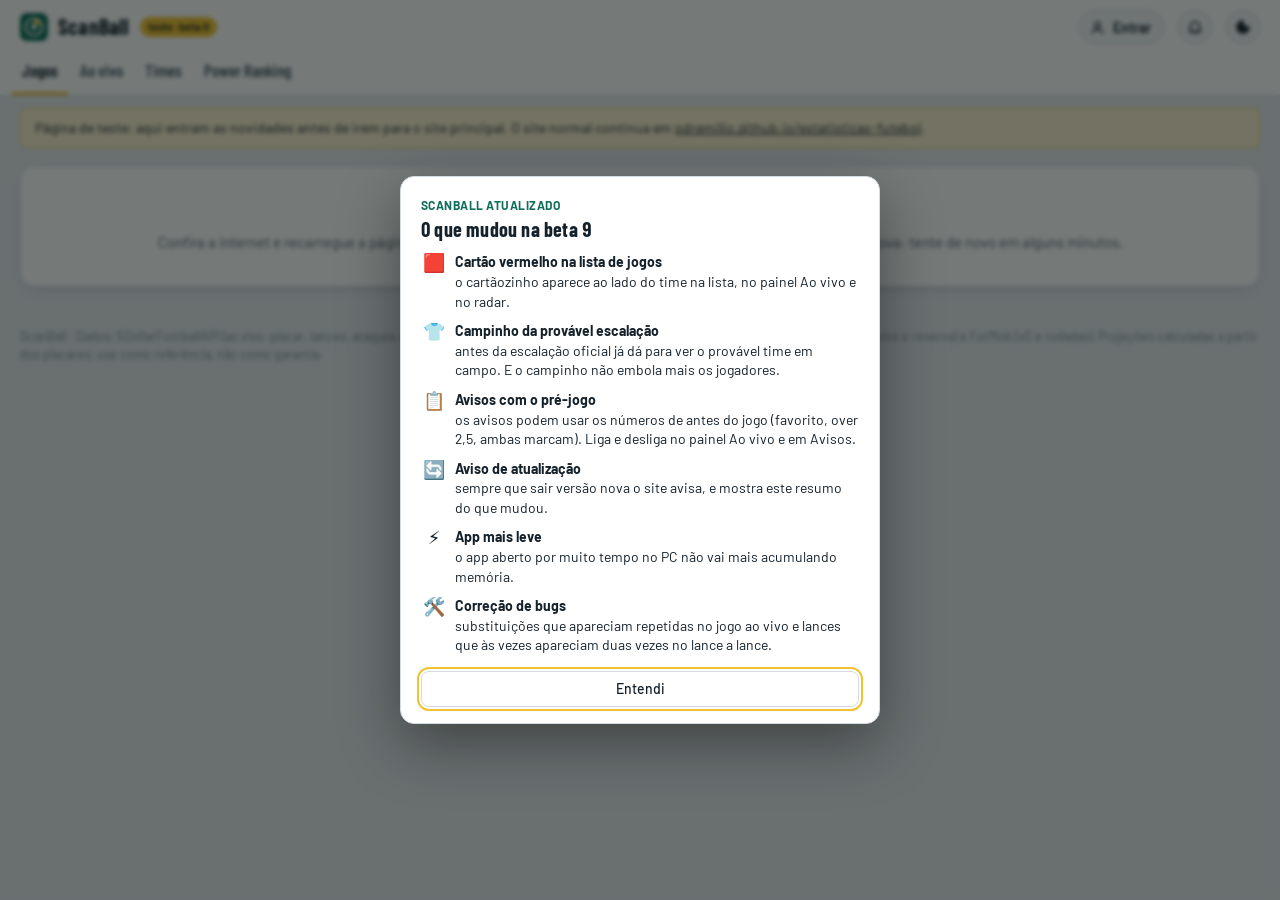
==== commit 0175d0d2: "Add files via upload" ====
--- a/estatisticas-futebol/teste.html
+++ b/estatisticas-futebol/teste.html
@@ -24,7 +24,7 @@
   <div class="topo-linha">
     <a class="marca" href="#jogos" aria-label="ScanBall, ir para Jogos">
       <svg class="marca-icone" viewBox="0 0 32 32" aria-hidden="true"><rect width="32" height="32" rx="8" fill="#0F6E5A"/><path d="M16 16 L16.00 6.40 A9.6 9.6 0 0 1 24.31 11.20 Z" fill="#F2C230"/><circle cx="16" cy="16" r="9.6" fill="none" stroke="#fff" stroke-width="2.1"/><polygon points="16.00,12.40 19.42,14.89 18.12,18.91 13.88,18.91 12.58,14.89" fill="#fff"/></svg>
-      <span class="marca-nome">ScanBall</span><small class="versao" style="background:var(--cartao);color:#15212B;border-color:var(--cartao)">teste · beta 8</small>
+      <span class="marca-nome">ScanBall</span><small class="versao" style="background:var(--cartao);color:#15212B;border-color:var(--cartao)">teste · beta 9</small>
     </a>
     <div class="topo-meta" id="topo-meta"></div>
     <button class="botao-conta" id="conta" type="button" hidden></button>
--- a/estatisticas-futebol/estilo-teste.css
+++ b/estatisticas-futebol/estilo-teste.css
@@ -1002,7 +1002,7 @@
 @media (max-width: 640px) { .radar-grade { grid-template-columns: 1fr; } }
 
 /* botão e modo "janela pequena" */
-.vivo-acoes { display: flex; justify-content: flex-end; margin: -2px 0 8px; }
+.vivo-acoes { display: flex; justify-content: flex-end; gap: 8px; margin: -2px 0 8px; }
 .botao-janela { display: inline-flex; align-items: center; gap: 5px; border: 1px solid var(--linha); background: var(--superficie); color: var(--tinta-2); border-radius: 999px; padding: 4px 10px; font: 600 13px var(--fonte); cursor: pointer; }
 .botao-janela:hover { color: var(--tinta); border-color: var(--tinta-3); }
 .botao-janela.so-icone { padding: 4px 6px; margin-left: 6px; }
@@ -1192,6 +1192,7 @@
 .botao-primario { background: var(--tinta) !important; color: var(--superficie) !important; border-color: var(--tinta) !important; }
 .chip-link { text-decoration: none; color: var(--tinta-2); }
 /* quadrinhos de notificação (com o site na tela) */
+.aviso-versao { position: fixed; left: 50%; bottom: 16px; transform: translateX(-50%); z-index: 60; display: flex; align-items: center; gap: 12px; padding: 10px 12px 10px 16px; border-radius: var(--raio-p); border: 1px solid var(--linha); background: var(--superficie); color: var(--tinta); box-shadow: 0 10px 30px rgba(0,0,0,.35); font-size: 14px; max-width: calc(100vw - 32px); }
 .toasts { position: fixed; right: 16px; bottom: 16px; z-index: 50; display: flex; flex-direction: column; gap: 8px; max-width: min(360px, calc(100vw - 32px)); }
 .toast { display: flex; flex-direction: column; gap: 2px; text-align: left; padding: 10px 14px; border-radius: var(--raio-p); border: 1px solid var(--linha); background: var(--superficie); color: var(--tinta); box-shadow: 0 10px 30px rgba(0,0,0,.35); font: inherit; font-size: 13.5px; cursor: pointer; }
 .toast span { color: var(--tinta-2); font-size: 13px; }
@@ -1239,3 +1240,143 @@
 .seletor-ic-grade button[aria-pressed="true"] { border: 2px solid var(--tinta); background: var(--superficie); }
 .seletor-ic-outro { display: flex; align-items: center; gap: 8px; margin-top: 10px; font-size: 13px; }
 .seletor-ic-outro input { width: 120px; height: 34px; padding: 0 8px; border: 1px solid var(--linha); border-radius: var(--raio-p); background: var(--superficie-2); color: var(--tinta); font: inherit; font-size: 18px; }
+
+/* ---------- Radar ScanBall (beta) */
+.botao-radar small { font-size: 10px; font-weight: 700; text-transform: uppercase; letter-spacing: .04em; color: var(--derrota); }
+.botao-radar { color: var(--tinta); }
+/* o radar tem cara própria (escura, tipo placar de estádio) e ocupa a janela inteira:
+   larga = lance a lance e estatísticas lado a lado; estreita = um embaixo do outro */
+html.modo-radar, .modo-radar body { height: 100%; margin: 0; overflow: hidden; background: #0C1814; }
+.modo-radar #app { padding: 0; max-width: none; height: 100%; }
+.rsb { --fundo: #0C1814; --superficie: #12231D; --superficie-2: #183028; --tinta: #EEF5F1; --tinta-2: #A8BEB4; --tinta-3: #789087;
+  --linha: #284139; --casa: #3DBE96; --fora: #7FA8F0; --derrota: #F0706A; --cartao: #F2C230; color-scheme: dark;
+  height: 100vh; height: 100dvh; display: flex; flex-direction: column; background: var(--fundo); color: var(--tinta); font-size: 13px; overflow: hidden; }
+.rsb-graf { flex: none; padding: 4px 8px 0; background: var(--superficie); border-bottom: 1px solid var(--linha); }
+.rsb-chave { display: inline-flex; align-items: center; gap: 7px; border: 0; background: none; color: var(--tinta-2); font: 600 12px var(--fonte); cursor: pointer; padding: 2px 0; }
+.rsb-chave i { width: 26px; height: 14px; border-radius: 999px; background: var(--linha); position: relative; transition: background .2s; }
+.rsb-chave i::after { content: ""; position: absolute; top: 2px; left: 2px; width: 10px; height: 10px; border-radius: 50%; background: #fff; transition: transform .2s; }
+.rsb-chave[aria-checked="true"] i { background: var(--casa); } .rsb-chave[aria-checked="true"] i::after { transform: translateX(12px); }
+.rsb .pressao-radar { margin: 0; padding: 0 2px; background: none; border: 0; box-shadow: none; }
+.rsb .pressao-radar .mk { pointer-events: auto; }
+.rsb-graf-cab { display: flex; align-items: center; justify-content: space-between; gap: 8px; }
+.rsb-tam { display: inline-flex; align-items: center; gap: 3px; font-size: 11px; color: var(--tinta-3); }
+.rsb-tam button { min-width: 22px; height: 20px; padding: 0 5px; border: 1px solid var(--linha); border-radius: 4px; background: none; color: var(--tinta-2); font: 700 11px var(--fonte); cursor: pointer; }
+.rsb-tam button[aria-pressed="true"] { background: var(--tinta); color: #0C1814; border-color: var(--tinta); }
+.rsb .pressao-radar .mk.mk-gol { background: var(--superficie); }
+.rsb .pressao-radar .pressao-eixo { height: 13px; font-size: 9.5px; }
+.rsb .pressao-radar .pressao-info { margin: 0 0 3px; font-size: 11.5px; min-height: 1.25em; white-space: nowrap; overflow: hidden; text-overflow: ellipsis; }
+/* barra do placar */
+.rsb-barra { flex: none; display: grid; grid-template-columns: minmax(0, 1fr) auto minmax(0, 1fr); align-items: center; gap: 10px; padding: 7px 10px; background: #08110E; border-bottom: 3px solid var(--casa); border-image: linear-gradient(90deg, var(--casa) 50%, var(--fora) 50%) 1; }
+.rsb-nome { display: flex; align-items: center; gap: 7px; min-width: 0; font-size: 14px; text-transform: uppercase; letter-spacing: .02em; }
+.rsb-nome b { overflow: hidden; text-overflow: ellipsis; white-space: nowrap; font-family: var(--fonte-titulo); font-size: 17px; font-weight: 700; }
+.rsb-nome.f { justify-content: flex-end; text-align: right; }
+.rsb-nome .esc, .rsb-nome img { width: 22px; height: 22px; flex: none; }
+.rsb-placar { font: 800 22px/1 var(--fonte-titulo); padding: 4px 12px; border-radius: 4px; background: var(--cartao); color: #111; letter-spacing: .04em; font-variant-numeric: tabular-nums; white-space: nowrap; }
+/* corpo: lance a lance | estatísticas */
+.rsb-corpo { flex: 1; min-height: 0; display: grid; grid-template-columns: minmax(0, 1.15fr) minmax(0, 1fr); }
+.rsb-lances, .rsb-stats { min-height: 0; overflow-y: auto; scrollbar-width: thin; }
+.rsb-lances { border-right: 1px solid var(--linha); background: linear-gradient(180deg, #10241D, #0C1814); }
+.rsb-stats { padding: 8px; }
+.rsb-feed { list-style: none; margin: 0; padding: 0; }
+.rsb-feed li { display: grid; grid-template-columns: 38px 22px minmax(0, 1fr); align-items: center; gap: 4px; padding: 6px 8px; border-bottom: 1px solid rgba(255,255,255,.05); line-height: 1.25; }
+.rsb-feed li .m { font-weight: 700; color: var(--tinta-2); font-variant-numeric: tabular-nums; }
+.rsb-feed li .ic-l { display: grid; place-items: center; font-size: 14px; }
+.rsb-feed li.c .ic-l { color: var(--casa); } .rsb-feed li.f .ic-l { color: var(--fora); }
+.rsb-feed li.perigo .ic-l { color: var(--derrota); }
+.rsb-feed li .t small { color: var(--tinta-3); }
+.rsb-feed li.c { box-shadow: inset 3px 0 0 var(--casa); } .rsb-feed li.f { box-shadow: inset 3px 0 0 var(--fora); }
+.rsb-feed li.marco { color: var(--tinta-2); background: rgba(255,255,255,.03); }
+.rsb-feed li.atual { background: rgba(255,255,255,.07); }
+.rsb-feed li.atual .t { font-weight: 600; }
+.rsb-feed li.novo { animation: rsb-novo 1.2s ease-out; }
+@keyframes rsb-novo { from { background: rgba(242,194,48,.25); } }
+.rsb .ic { display: inline-block; width: 9px; height: 12px; border-radius: 1.5px; vertical-align: -1px; }
+.rsb .ic.amarelo { background: var(--cartao); } .rsb .ic.vermelho { background: var(--derrota); }
+.rsb-vazio { margin: 0; padding: 14px 10px; color: var(--tinta-2); text-align: center; }
+.rsb-abas { display: flex; gap: 4px; margin: 0 0 8px; }
+.rsb-abas .chip { flex: 1; justify-content: center; font-size: 12px; padding: 4px 6px; border-radius: 4px; background: var(--superficie-2); border-color: var(--linha); color: var(--tinta-2); }
+.rsb-abas .chip[aria-pressed="true"] { background: var(--tinta); color: #0C1814; border-color: var(--tinta); }
+.rsb-stats > .sub, .rsb-stats .nota { font-size: 11px; }
+.rsb-ests { display: grid; grid-template-columns: repeat(auto-fill, minmax(118px, 1fr)); gap: 5px; }
+.rsb-est { padding: 5px 6px 4px; border-radius: 4px; background: var(--superficie); border: 1px solid var(--linha); text-align: center; }
+.rsb-est-n { display: grid; grid-template-columns: 1fr auto 1fr; align-items: center; gap: 4px; }
+.rsb-est-n b { font: 700 17px/1 var(--fonte-titulo); color: var(--tinta-2); font-variant-numeric: tabular-nums; }
+.rsb-est-n b:first-child { text-align: left; } .rsb-est-n b:last-child { text-align: right; }
+.rsb-est-n b.mais { color: var(--tinta); }
+.rsb-est-n b.mais:first-child { color: var(--casa); } .rsb-est-n b.mais:last-child { color: var(--fora); }
+.rsb-est-ic { font-size: 13px; color: var(--tinta-2); line-height: 1; }
+.rsb-est-rot { display: block; margin-top: 3px; font-size: 10.5px; color: var(--tinta-3); line-height: 1.1; white-space: nowrap; overflow: hidden; text-overflow: ellipsis; }
+/* rodapé: tempo de jogo + aviso de teste */
+.rsb-rodape { flex: none; display: flex; align-items: center; gap: 10px; padding: 5px 10px; background: #08110E; border-top: 1px solid var(--linha); font-size: 12px; }
+.rsb-sit { font-weight: 700; } .rsb-sit.vivo::before { content: ""; display: inline-block; width: 7px; height: 7px; border-radius: 50%; background: var(--derrota); margin-right: 6px; vertical-align: 1px; animation: pisca 1.6s ease-in-out infinite; }
+.rsb-beta { margin-left: auto; color: var(--cartao); font-size: 11px; cursor: help; white-space: nowrap; }
+.rsb-rodape a { color: var(--tinta-2); text-decoration: none; white-space: nowrap; }
+.rsb-rodape a:hover { color: var(--tinta); }
+/* janela estreita (de pé): tudo empilhado, a página inteira rola */
+@media (max-width: 520px) {
+  .rsb { overflow-y: auto; }
+  .rsb-corpo { display: block; flex: none; }
+  .rsb-lances, .rsb-stats { overflow: visible; }
+  .rsb-lances { border-right: 0; border-bottom: 1px solid var(--linha); }
+  .rsb-feed { max-height: 46vh; overflow-y: auto; }
+  .rsb-nome b { font-size: 15px; } .rsb-placar { font-size: 20px; padding: 4px 9px; }
+  .rsb-rodape { position: sticky; bottom: 0; margin-top: auto; }
+}
+@media (max-width: 360px) { .rsb-nome .esc, .rsb-nome img { display: none; } .rsb-beta { display: none; } }
+/* janela baixinha (deitada, tipo widget): gráfico menor */
+@media (max-height: 420px) and (min-width: 521px) {
+  .rsb .pressao-radar { --barras: 52px; }
+  .rsb .pressao-radar .pressao-info { display: none; }
+  .rsb-barra { padding: 4px 10px; } .rsb-placar { font-size: 19px; padding: 3px 10px; }
+  .rsb-feed li { padding: 4px 8px; } .rsb-est-n b { font-size: 15px; }
+}
+
+/* ---------- marcas do gráfico de pressão: tamanho escolhido (Ícones: pequenos/médios/grandes = --mk), lado a lado.
+   A faixa das marcas (--zona) cresce só quando precisa de mais de uma fileira; --barras = altura das barras. */
+.pressao { --barras: 92px; }
+.pressao-mini { --barras: 60px; }
+.rsb .pressao-radar { --barras: clamp(60px, 16vh, 100px); }
+@media (max-width: 640px) { .pressao { --barras: 84px; } .pressao-mini { --barras: 56px; } }
+.pressao .pressao-area { height: calc(var(--barras) + 2 * var(--zona, 22px)); }
+.pressao .pressao-area svg { top: var(--zona, 22px); bottom: var(--zona, 22px); height: calc(100% - 2 * var(--zona, 22px)); }
+.pressao .pressao-area .mk { width: var(--mk, 8px); height: var(--mk, 8px); font-size: calc(var(--mk, 8px) * 1.1); line-height: var(--mk, 8px); }
+.pressao .pressao-area .mk.mk-fora, .pressao .pressao-area .mk.mk-bloq { border-width: max(1.5px, calc(var(--mk, 8px) * .2)); }
+.pressao .pressao-area .mk.mk-trave { width: calc(var(--mk, 8px) * 1.2); height: calc(var(--mk, 8px) * .9); border-width: max(1.5px, calc(var(--mk, 8px) * .22)); border-bottom: 0; }
+.pressao .pressao-area .mk.mk-esc { width: calc(var(--mk, 8px) * .9); height: calc(var(--mk, 8px) * 1.1); }
+.pressao .pressao-area .mk.mk-amarelo, .pressao .pressao-area .mk.mk-vermelho, .pressao .pressao-area .mk.mk-2amarelo { width: calc(var(--mk, 8px) * .75); height: calc(var(--mk, 8px) * 1.05); transform: translateX(-50%); }
+.pressao .pressao-area .mk.mk-gol { width: calc(var(--mk, 8px) + 4px); height: calc(var(--mk, 8px) + 4px); font-size: calc(var(--mk, 8px) * .95); line-height: 1; box-shadow: 0 0 0 1.2px currentColor; }
+.pressao .pressao-area .mk.mk-sub { font-size: calc(var(--mk, 8px) * 1.2); }
+.pressao .pressao-area .mk.mk-aviso { width: calc(var(--mk, 8px) + 8px); height: calc(var(--mk, 8px) + 8px); font-size: calc(var(--mk, 8px) + 1px); line-height: calc(var(--mk, 8px) + 8px); top: 50%; bottom: auto; transform: translate(-50%, -50%); }
+.pressao .pressao-area .mk:hover, .pressao .pressao-area .mk:focus-visible { outline-width: 1.5px; z-index: 5; }
+
+/* cartão vermelho ao lado do nome do time (lista de jogos, painel ao vivo, radar) */
+.vm-time { display: inline-flex; gap: 2px; flex: none; font-style: normal; }
+.vm-time .ic { display: inline-block; width: 8px; height: 11px; border-radius: 1.5px; background: var(--derrota); box-shadow: 0 0 0 1px rgba(0,0,0,.15); }
+.equipes .vm-time { margin-left: -2px; }
+
+/* campinho da provável escalação (antes da oficial) */
+.campo-provavel .campo-aviso { margin: 0 0 6px; font-size: 12px; color: var(--tinta-2); text-align: center; }
+.campo-provavel .campo { opacity: .92; }
+.campo-provavel .cj-bola { border-style: dashed; }
+.campo-linha .cj { flex: 0 1 66px; }
+
+/* chave "Usar o pré-jogo" (painel Ao vivo) e bloco na tela de avisos */
+.chip-pre { display: inline-flex; align-items: center; gap: 6px; margin-left: auto; }
+.chip-pre i { width: 24px; height: 13px; border-radius: 999px; background: var(--linha); position: relative; transition: background .2s; flex: none; }
+.chip-pre i::after { content: ""; position: absolute; top: 2px; left: 2px; width: 9px; height: 9px; border-radius: 50%; background: #fff; transition: transform .2s; }
+.chip-pre[aria-checked="true"] i { background: var(--casa); } .chip-pre[aria-checked="true"] i::after { transform: translateX(11px); }
+.av-pre { margin: 12px 0 4px; padding: 10px 12px; border: 1px solid var(--linha); border-radius: 10px; background: var(--superficie-2); }
+.av-pre .sub { margin: 4px 0 0; }
+
+/* novidades da versão (aparece uma vez depois de atualizar; também ao tocar no selo "beta" do topo) */
+.marca .versao { cursor: pointer; }
+.novidades-fundo { position: fixed; inset: 0; z-index: 80; display: grid; place-items: center; padding: 16px; background: rgba(5, 12, 10, .55); backdrop-filter: blur(2px); }
+.novidades { width: min(480px, 100%); max-height: calc(100vh - 32px); overflow-y: auto; padding: 20px 20px 16px; border-radius: 14px; background: var(--superficie); color: var(--tinta); border: 1px solid var(--linha); box-shadow: 0 20px 60px rgba(0,0,0,.4); }
+.novidades-selo { margin: 0 0 4px; font-size: 12px; font-weight: 700; letter-spacing: .04em; text-transform: uppercase; color: var(--casa); }
+.novidades h2 { margin: 0 0 12px; font-size: 20px; }
+.novidades ul { list-style: none; margin: 0 0 16px; padding: 0; display: grid; gap: 10px; }
+.novidades li { display: grid; grid-template-columns: 26px 1fr; gap: 8px; align-items: start; font-size: 14px; line-height: 1.4; }
+.novidades .nov-ic { font-size: 18px; line-height: 1.2; text-align: center; }
+.novidades .nov-ok { width: 100%; justify-content: center; }
+.aviso-versao.aviso-ok { padding: 10px 16px; }
+.novidades li b { display: block; }
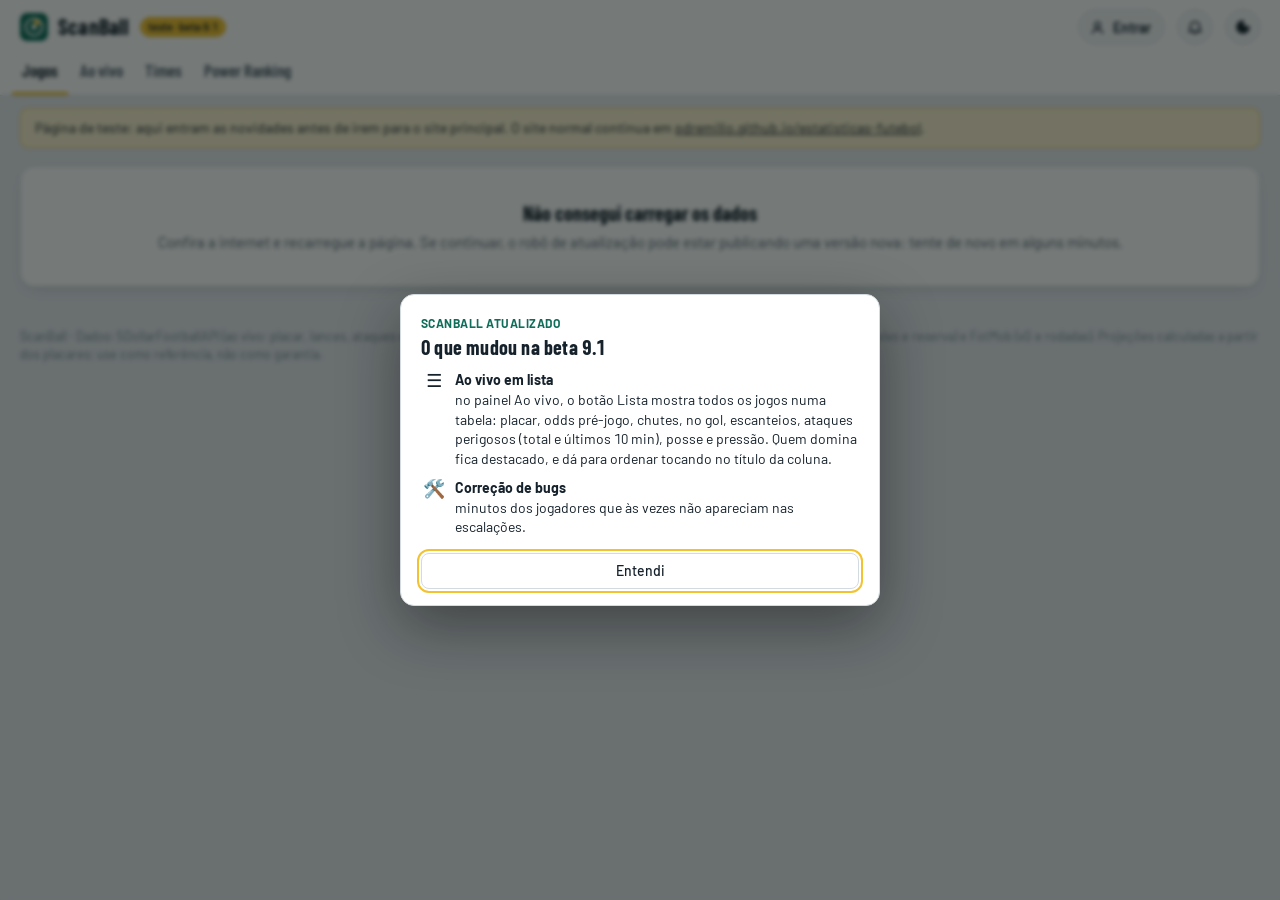
==== commit fcddfa53: "Add files via upload" ====
--- a/estatisticas-futebol/teste.html
+++ b/estatisticas-futebol/teste.html
@@ -24,7 +24,7 @@
   <div class="topo-linha">
     <a class="marca" href="#jogos" aria-label="ScanBall, ir para Jogos">
       <svg class="marca-icone" viewBox="0 0 32 32" aria-hidden="true"><rect width="32" height="32" rx="8" fill="#0F6E5A"/><path d="M16 16 L16.00 6.40 A9.6 9.6 0 0 1 24.31 11.20 Z" fill="#F2C230"/><circle cx="16" cy="16" r="9.6" fill="none" stroke="#fff" stroke-width="2.1"/><polygon points="16.00,12.40 19.42,14.89 18.12,18.91 13.88,18.91 12.58,14.89" fill="#fff"/></svg>
-      <span class="marca-nome">ScanBall</span><small class="versao" style="background:var(--cartao);color:#15212B;border-color:var(--cartao)">teste · beta 9</small>
+      <span class="marca-nome">ScanBall</span><small class="versao" style="background:var(--cartao);color:#15212B;border-color:var(--cartao)">teste · beta 9.1</small>
     </a>
     <div class="topo-meta" id="topo-meta"></div>
     <button class="botao-conta" id="conta" type="button" hidden></button>
--- a/estatisticas-futebol/estilo-teste.css
+++ b/estatisticas-futebol/estilo-teste.css
@@ -1380,3 +1380,54 @@
 .novidades .nov-ok { width: 100%; justify-content: center; }
 .aviso-versao.aviso-ok { padding: 10px 16px; }
 .novidades li b { display: block; }
+
+/* ---------- painel Ao vivo em LISTA (uma linha por jogo) */
+.pv-cab .pv-modo { margin-left: auto; display: inline-flex; gap: 4px; }
+.pvl-caixa { padding: 0 !important; overflow: hidden; }
+.pvl-rola { overflow-x: auto; }
+.pv-tabela { width: 100%; min-width: 980px; border-collapse: collapse; font-size: 13px; font-variant-numeric: tabular-nums; }
+.pv-tabela th { position: sticky; top: 0; z-index: 1; padding: 8px 6px; background: var(--superficie-2); color: var(--tinta-2); font-size: 11.5px; font-weight: 600; text-align: left; white-space: nowrap; border-bottom: 1px solid var(--linha); }
+.pv-tabela th button { border: 0; background: none; padding: 0; font: inherit; color: inherit; cursor: pointer; white-space: nowrap; }
+.pv-tabela th button[aria-pressed="true"] { color: var(--tinta); }
+.pv-tabela td { padding: 6px; border-bottom: 1px solid var(--linha); white-space: nowrap; vertical-align: middle; }
+.pv-tabela tbody tr { cursor: pointer; }
+.pv-tabela tbody tr:hover td { background: var(--superficie-2); }
+.pv-tabela tr.com-aviso td:first-child { box-shadow: inset 3px 0 0 var(--cartao, #F2C230); }
+.pvl-av { width: 44px; font-size: 13px; } .pvl-av span + span { margin-left: 1px; }
+.pvl-liga { max-width: 150px; } .pvl-liga > span { display: inline-block; max-width: 118px; overflow: hidden; text-overflow: ellipsis; vertical-align: middle; color: var(--tinta-2); font-size: 12px; margin-left: 5px; }
+.pvl-liga .comp-sigla { width: 16px; height: 16px; vertical-align: middle; }
+.pvl-min { width: 46px; text-align: center !important; }
+.pvl-casa { text-align: right !important; } .pvl-casa > span, .pvl-fora > span { display: inline-flex; align-items: center; gap: 6px; max-width: 190px; }
+.pvl-casa b, .pvl-fora b { overflow: hidden; text-overflow: ellipsis; font-weight: 600; }
+.pvl-casa b { color: var(--casa); } .pvl-fora b { color: var(--fora); }
+.pvl-casa .esc, .pvl-fora .esc, .pvl-casa img, .pvl-fora img { width: 18px; height: 18px; flex: none; }
+.pvl-placar { text-align: center !important; width: 58px; } .pvl-placar b { font: 800 15px/1 var(--fonte-titulo); } .pvl-placar small { display: block; color: var(--tinta-3); font-size: 10.5px; margin-top: 1px; }
+.pvl-odds { color: var(--tinta-2); font-size: 12px; text-align: center !important; } .pvl-odds i, .pvl-n i { font-style: normal; color: var(--tinta-3); margin: 0 3px; }
+.pv-tabela th.pvl-n, .pvl-n { text-align: center !important; }
+.pvl-n b { font-weight: 600; color: var(--tinta-2); } .pvl-n b.c { color: var(--casa); font-weight: 700; } .pvl-n b.f { color: var(--fora); font-weight: 700; }
+.pvl-n.vazio { color: var(--tinta-3); }
+.pvl-n.dom-c { background: color-mix(in srgb, var(--casa) 18%, transparent); } .pvl-n.dom-f { background: color-mix(in srgb, var(--fora) 20%, transparent); }
+.pvl-pm { min-width: 78px; text-align: center !important; } .pvl-pm .pp-barra { display: block; height: 5px; margin: 0 auto 2px; width: 62px; } .pvl-pm small { color: var(--tinta-3); font-size: 10.5px; }
+.pvl-acoes { width: 70px; text-align: right !important; } .pvl-acoes > * { vertical-align: middle; }
+.pvl-nota { margin: 0; padding: 8px 12px; }
+@media (max-width: 640px) {
+  .pv-cab { flex-wrap: wrap; } .pv-cab .pv-modo { margin-left: 0; width: 100%; }
+  .pv-tabela { font-size: 12px; } .pvl-liga > span { display: none; } .pvl-casa > span, .pvl-fora > span { max-width: 120px; }
+}
+.pvl-pm .pp-barra { border-radius: 3px; background: var(--fora); overflow: hidden; } .pvl-pm .pp-barra i { display: block; height: 100%; background: var(--casa); }
+.pv-cab { align-items: center; }
+.pvl-jogo { display: none; }
+@media (max-width: 640px) {
+  /* celular: o jogo vira uma coluna só (minuto, times e placar) que fica parada enquanto os números rolam de lado */
+  .pv-tabela { min-width: 0; }
+  .pv-tabela .pvl-av, .pv-tabela .pvl-liga, .pv-tabela .pvl-min, .pv-tabela .pvl-casa, .pv-tabela .pvl-placar, .pv-tabela .pvl-fora, .pv-tabela .pvl-odds { display: none; }
+  .pv-tabela .pvl-jogo { display: table-cell; position: sticky; left: 0; z-index: 2; background: var(--superficie); min-width: 150px; max-width: 150px; box-shadow: 1px 0 0 var(--linha); }
+  .pv-tabela th.pvl-jogo { background: var(--superficie-2); z-index: 3; }
+  .pvl-jogo .pvl-j-min { display: block; font-size: 11px; margin-bottom: 2px; }
+  .pvl-j-t { display: flex; align-items: center; gap: 5px; line-height: 1.35; }
+  .pvl-j-t b { flex: 1; min-width: 0; overflow: hidden; text-overflow: ellipsis; font-weight: 600; }
+  .pvl-j-t em { font-style: normal; font-weight: 800; font-family: var(--fonte-titulo); }
+  .pvl-j-t .esc, .pvl-j-t img { width: 15px; height: 15px; flex: none; }
+  .pv-tabela td.pvl-n, .pv-tabela th.pvl-n { padding: 6px 7px; }
+  .pv-tabela tbody tr:hover td.pvl-jogo { background: var(--superficie-2); }
+}
